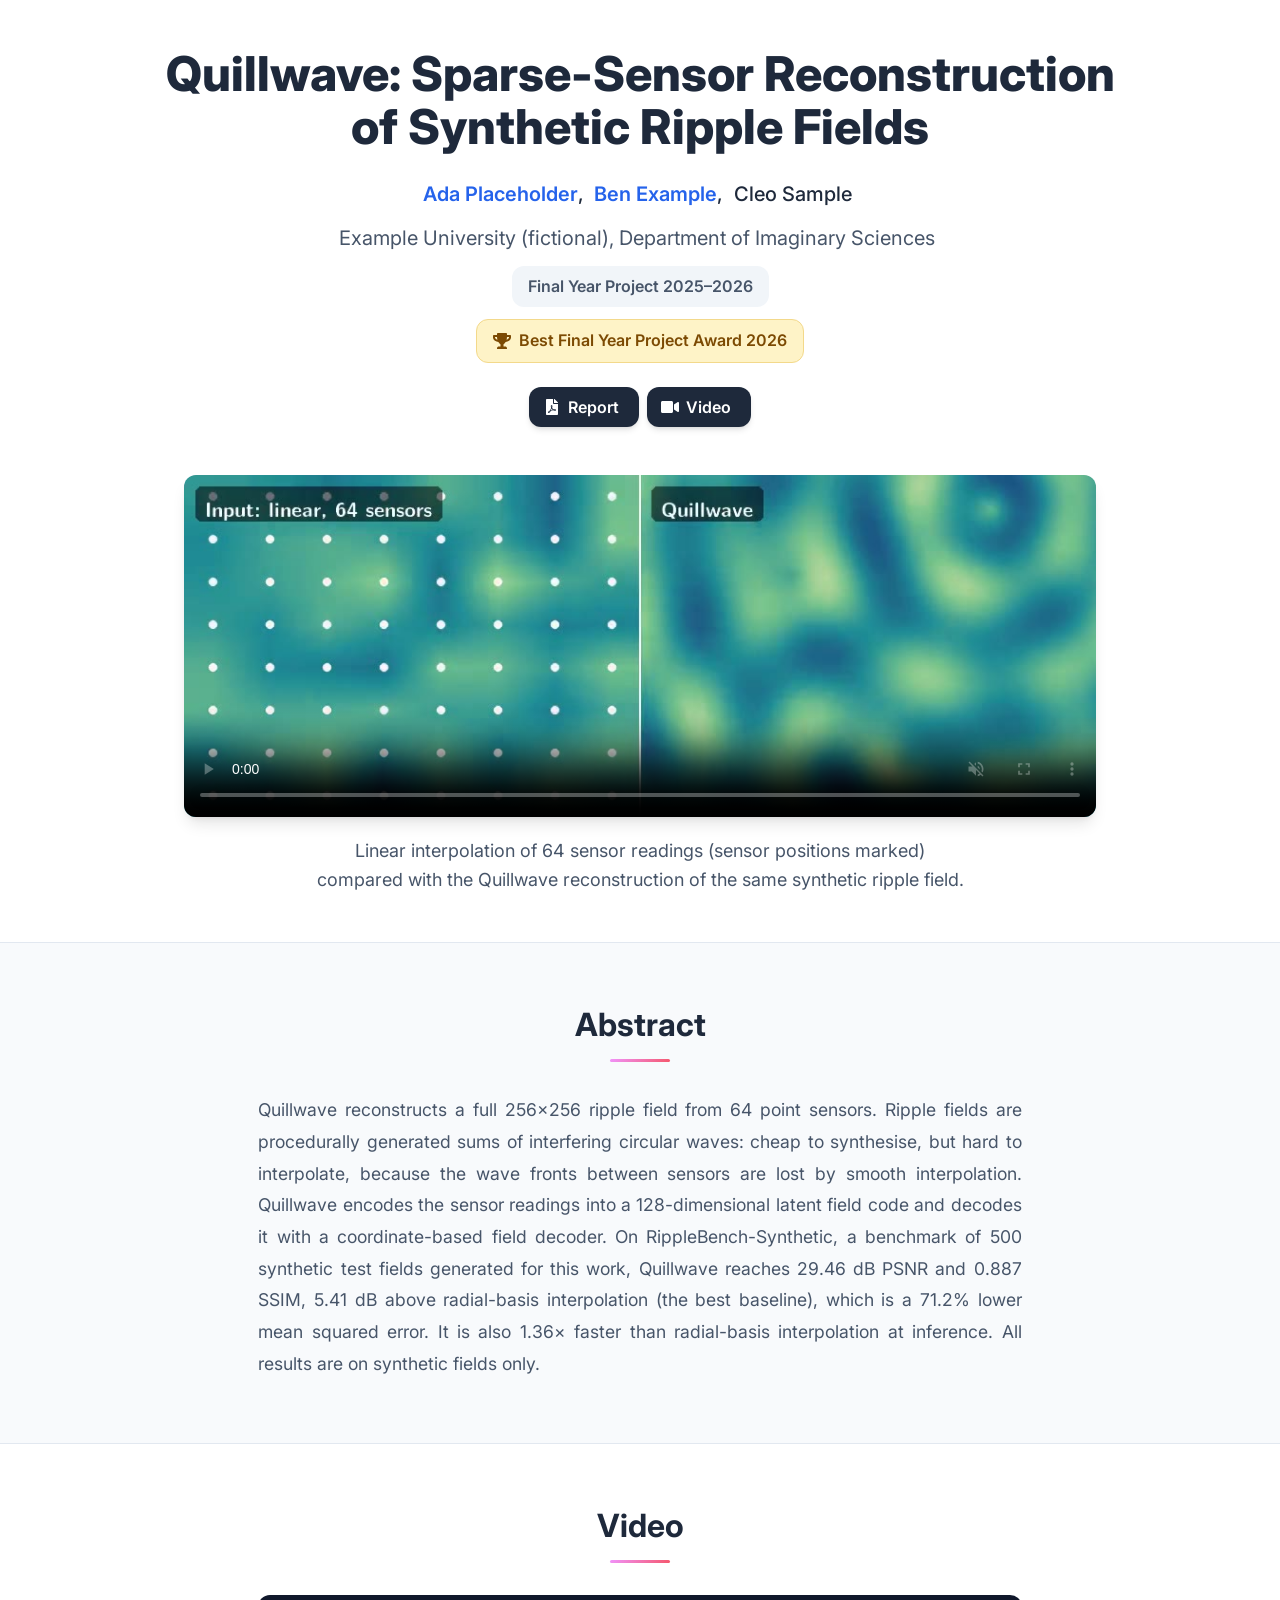
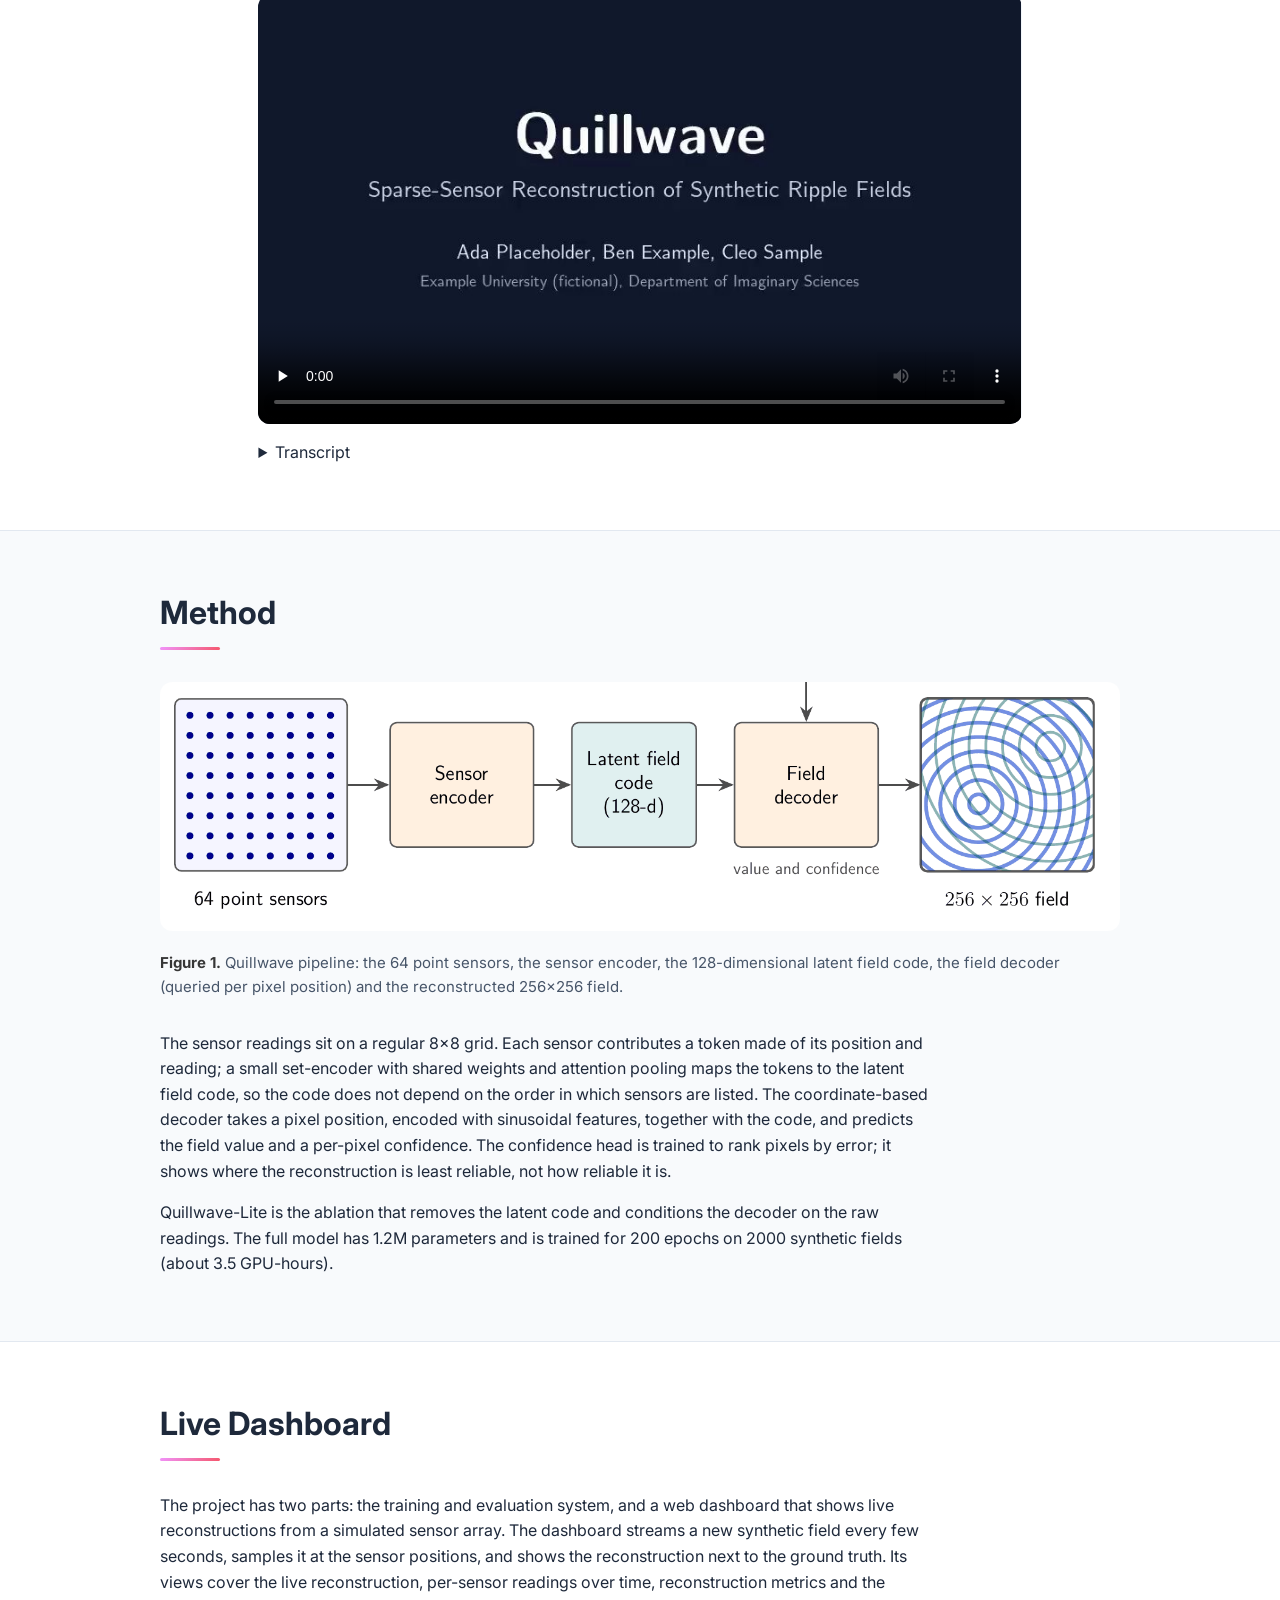
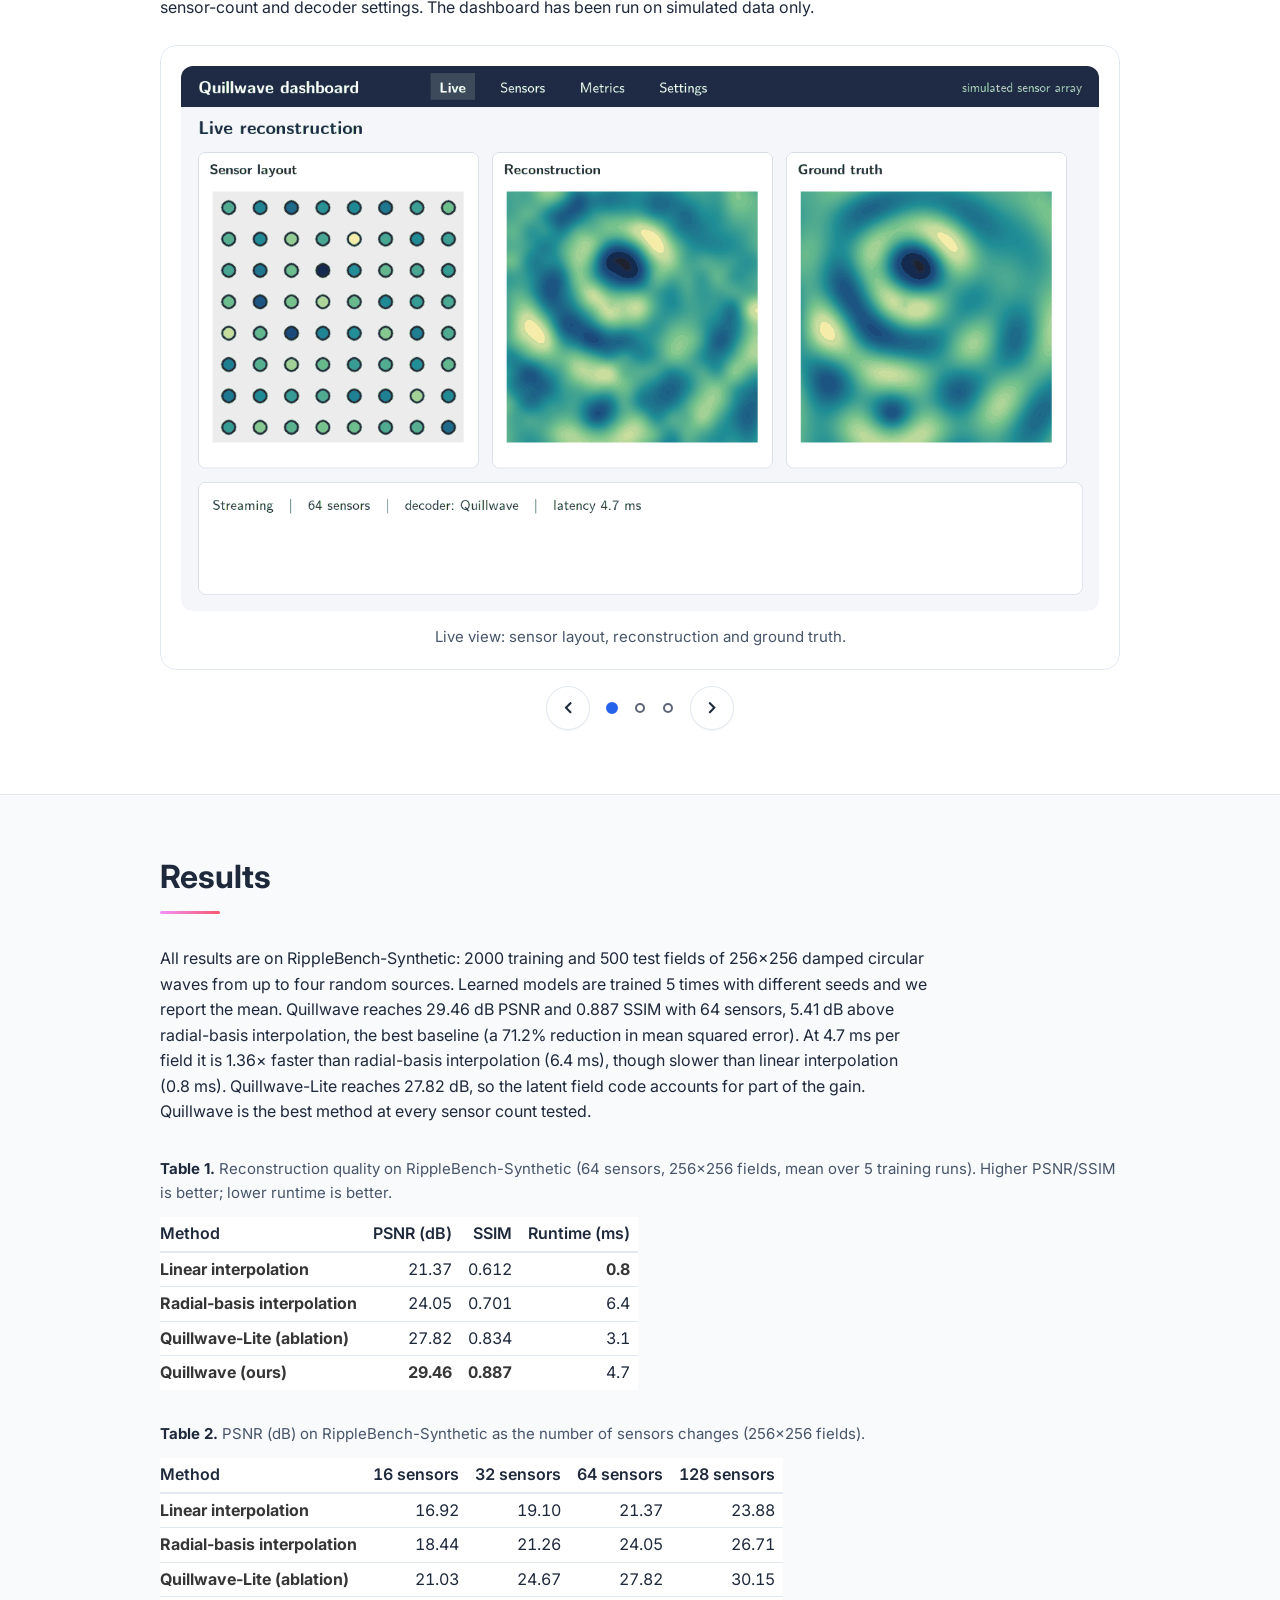
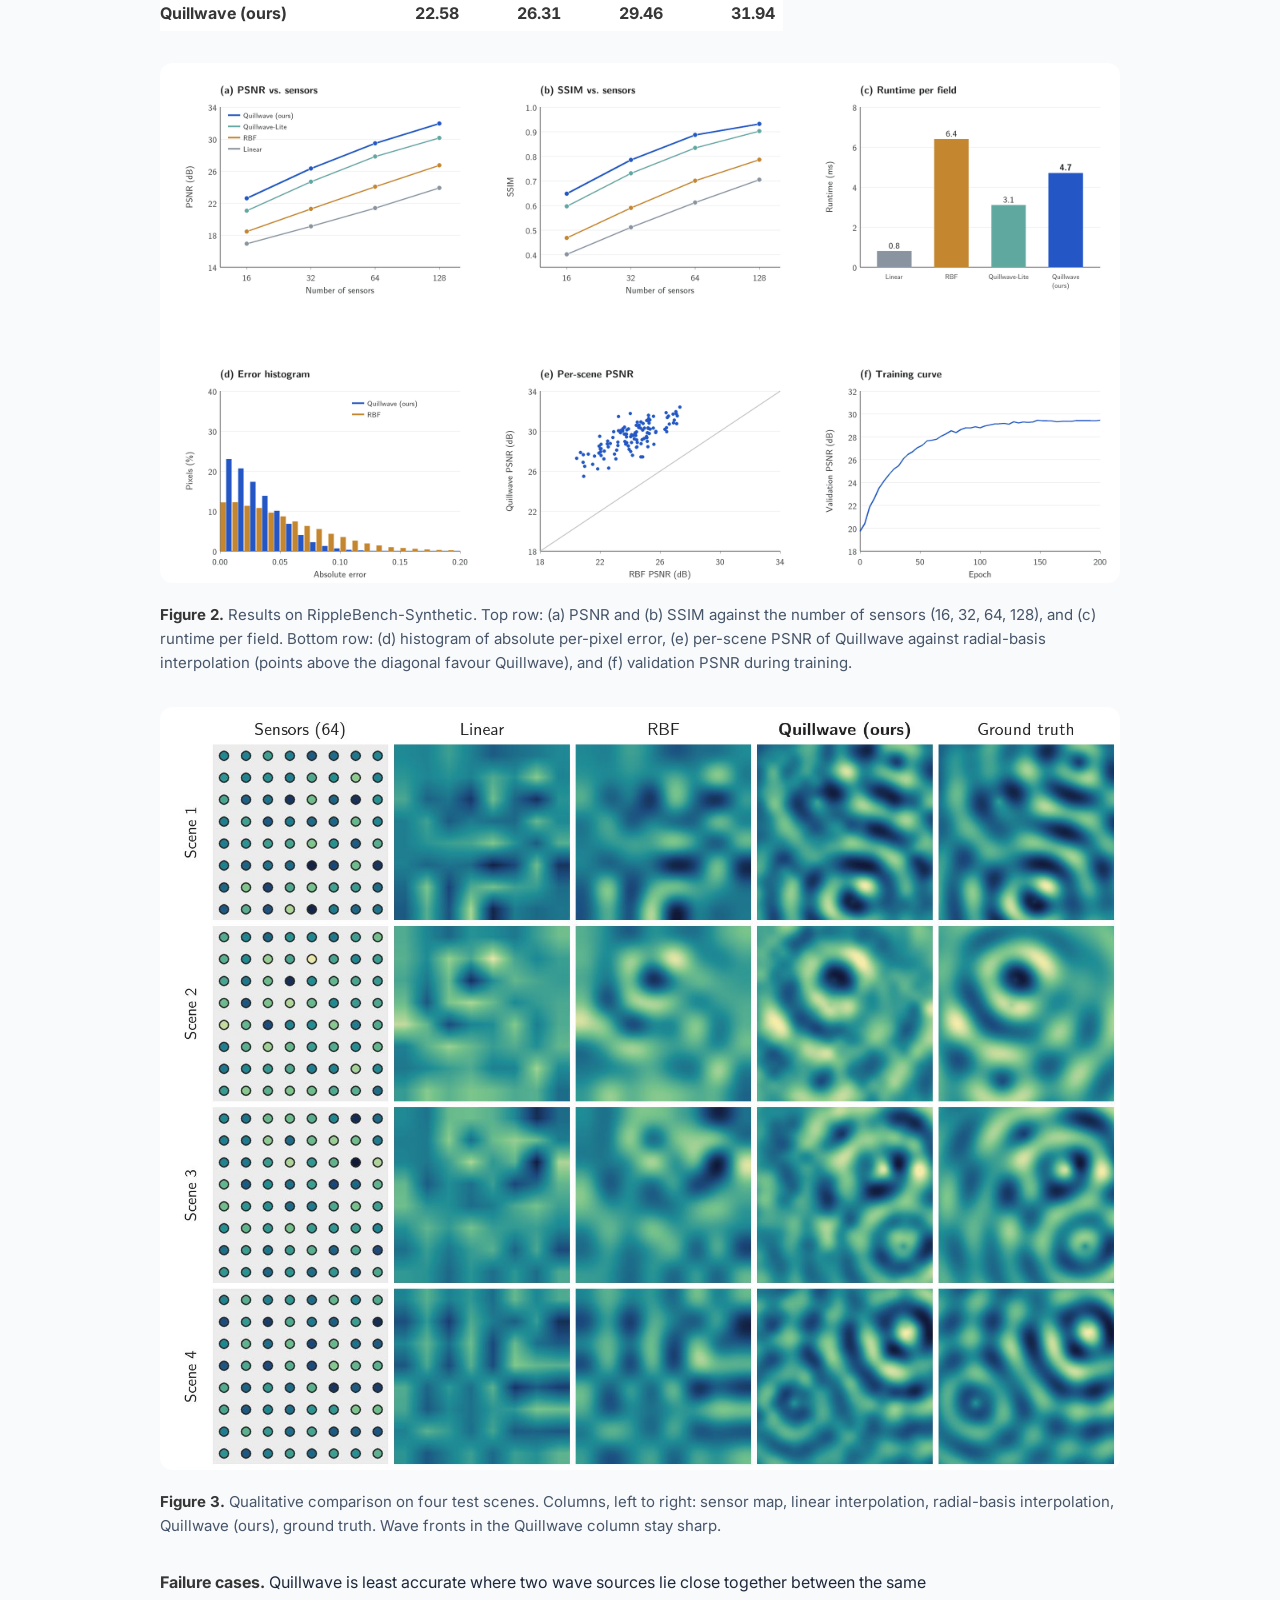
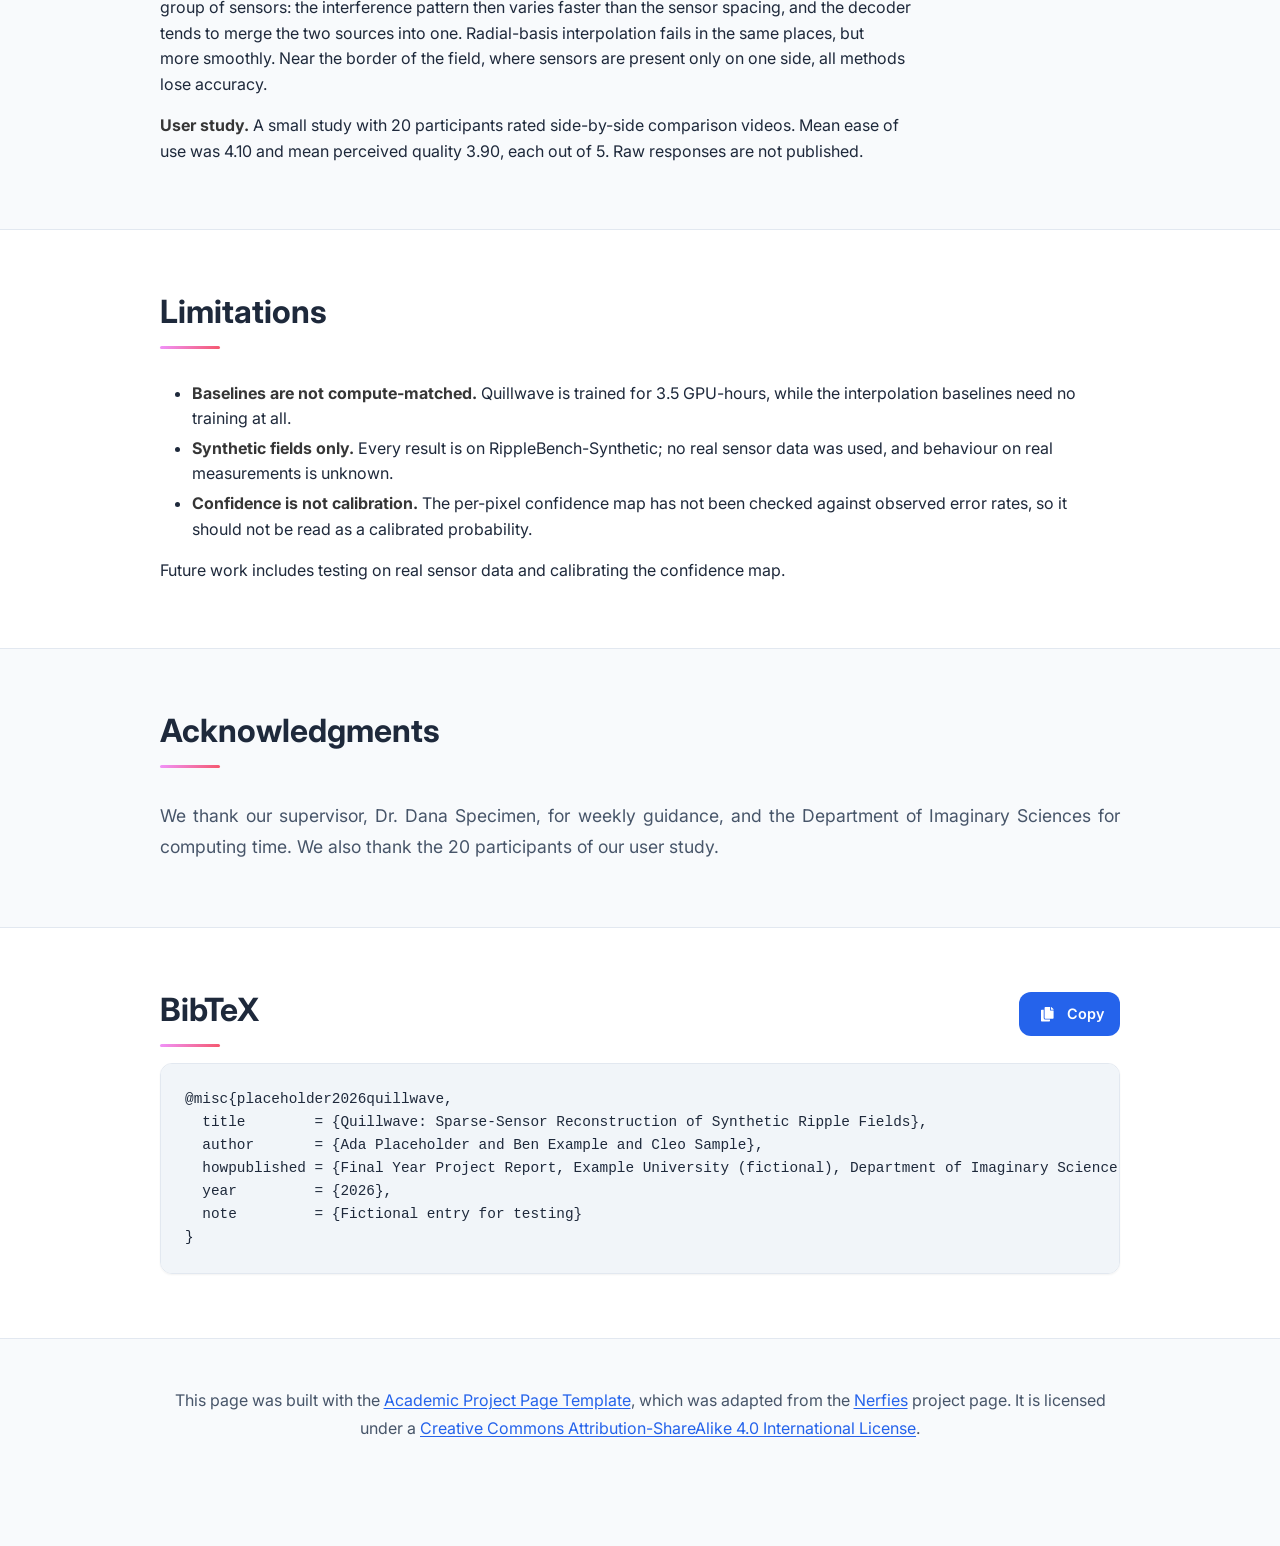
==== final-year-project/index.html @ 8105e8a1 "Live demo site: landing page and three example pages" ====
<!DOCTYPE html>
<html lang="en">
<head>
  <meta charset="utf-8">
  <meta name="viewport" content="width=device-width, initial-scale=1">

  <title>Quillwave: Sparse-Sensor Reconstruction of Synthetic Ripple Fields | Placeholder, Example and Sample</title>
  <meta name="description" content="Quillwave reconstructs a 256x256 ripple field from 64 point sensors, reaching 29.46 dB PSNR on synthetic fields, 5.41 dB above radial-basis interpolation.">
  <meta name="keywords" content="sparse sensing, field reconstruction, latent field code, coordinate-based decoder, ripple fields, synthetic benchmark, final year project">
  <meta name="author" content="Ada Placeholder, Ben Example, Cleo Sample">
  <meta name="robots" content="index, follow">
  <meta name="theme-color" content="#2563eb">

  <meta property="og:type" content="article">
  <meta property="og:site_name" content="Example University (fictional), Department of Imaginary Sciences">
  <meta property="og:title" content="Quillwave: Sparse-Sensor Reconstruction of Synthetic Ripple Fields">
  <meta property="og:description" content="Quillwave reconstructs a 256x256 ripple field from 64 point sensors, reaching 29.46 dB PSNR on synthetic fields, 5.41 dB above radial-basis interpolation.">
  <meta name="twitter:card" content="summary">
  <meta name="twitter:title" content="Quillwave: Sparse-Sensor Reconstruction of Synthetic Ripple Fields">
  <meta name="twitter:description" content="Quillwave reconstructs a 256x256 ripple field from 64 point sensors, reaching 29.46 dB PSNR on synthetic fields, 5.41 dB above radial-basis interpolation.">

  <meta name="citation_title" content="Quillwave: Sparse-Sensor Reconstruction of Synthetic Ripple Fields">
  <meta name="citation_author" content="Placeholder, Ada">
  <meta name="citation_author" content="Example, Ben">
  <meta name="citation_author" content="Sample, Cleo">
  <meta name="citation_publication_date" content="2026">

  <script type="application/ld+json">
  {
    "@context": "https://schema.org",
    "@type": "ScholarlyArticle",
    "headline": "Quillwave: Sparse-Sensor Reconstruction of Synthetic Ripple Fields",
    "description": "Quillwave reconstructs a 256x256 ripple field from 64 point sensors, reaching 29.46 dB PSNR on synthetic fields, 5.41 dB above radial-basis interpolation.",
    "author": [
      { "@type": "Person", "name": "Ada Placeholder", "url": "https://ada.example.org/", "affiliation": { "@type": "Organization", "name": "Example University (fictional), Department of Imaginary Sciences" } },
      { "@type": "Person", "name": "Ben Example", "url": "https://ben.example.org/", "affiliation": { "@type": "Organization", "name": "Example University (fictional), Department of Imaginary Sciences" } },
      { "@type": "Person", "name": "Cleo Sample", "affiliation": { "@type": "Organization", "name": "Example University (fictional), Department of Imaginary Sciences" } }
    ],
    "datePublished": "2026",
    "keywords": ["sparse sensing", "field reconstruction", "latent field code", "synthetic benchmark"],
    "abstract": "Quillwave reconstructs a full 256x256 ripple field from 64 point sensors. Ripple fields are procedurally generated sums of interfering circular waves: cheap to synthesise, but hard to interpolate, because the wave fronts between sensors are lost by smooth interpolation. Quillwave encodes the sensor readings into a 128-dimensional latent field code and decodes it with a coordinate-based field decoder. On RippleBench-Synthetic, a benchmark of 500 synthetic test fields generated for this work, Quillwave reaches 29.46 dB PSNR and 0.887 SSIM, 5.41 dB above radial-basis interpolation (the best baseline), which is a 71.2% lower mean squared error. It is also 1.36x faster than radial-basis interpolation at inference. All results are on synthetic fields only.",
    "isAccessibleForFree": true
  }
  </script>

  <link rel="preconnect" href="https://fonts.googleapis.com">
  <link rel="preconnect" href="https://fonts.gstatic.com" crossorigin>
  <link rel="stylesheet" href="https://fonts.googleapis.com/css2?family=Inter:wght@400;500;600;700;800&amp;display=swap">

  <link rel="stylesheet" href="./static/css/bulma.min.css">
  <link rel="stylesheet" href="./static/css/index.css">
  <link rel="stylesheet" href="./static/css/figure-viewer.css">
  <link rel="icon" href="./static/images/favicon.svg" type="image/svg+xml">

  <script defer src="./static/js/fontawesome.all.min.js"></script>
  <script defer src="./static/js/index.js"></script>
  <script defer src="./static/js/figure-viewer.js"></script>
  <script defer src="./static/js/reduced-motion.js"></script>
</head>
<body>

<a class="skip-link" href="#main-content">Skip to main content</a>

<main id="main-content" tabindex="-1">

<section class="hero publication-header">
  <div class="hero-body">
    <div class="container is-max-desktop">
      <div class="has-text-centered">
        <h1 class="title is-1 publication-title">Quillwave: <span class="nowrap">Sparse-Sensor</span> Reconstruction of Synthetic Ripple Fields</h1>

        <p class="is-size-5 publication-authors">
          <span class="author-block"><a href="https://ada.example.org/">Ada Placeholder</a>,</span>
          <span class="author-block"><a href="https://ben.example.org/">Ben Example</a>,</span>
          <span class="author-block">Cleo Sample</span>
        </p>

        <p class="is-size-5 publication-affiliations">
          <span class="author-block">Example University (fictional), Department of Imaginary Sciences</span>
        </p>

        <p class="publication-venue">Final Year Project <span class="nowrap">2025&ndash;2026</span></p>

        <p class="publication-awards"><i class="fas fa-trophy" aria-hidden="true"></i><span>Best Final Year Project Award 2026</span></p>

        <div class="publication-links">
          <a href="./static/pdfs/FYP_Final_Report.pdf" class="external-link button is-normal is-rounded is-dark">
            <span class="icon" aria-hidden="true"><i class="fas fa-file-pdf"></i></span>
            <span>Report</span>
          </a>
          <a href="#video" class="button is-normal is-rounded is-dark">
            <span class="icon" aria-hidden="true"><i class="fas fa-video"></i></span>
            <span>Video</span>
          </a>
        </div>
      </div>
    </div>
  </div>
</section>

<section class="hero teaser">
  <div class="container is-max-desktop">
    <div class="hero-body">
      <figure>
        <video autoplay muted loop playsinline controls preload="metadata"
               width="960" height="360"
               poster="./static/images/teaser-poster.jpg"
               aria-label="Linear interpolation of 64 sensors beside the Quillwave reconstruction of the same ripple field">
          <source src="./static/videos/teaser.mp4" type="video/mp4">
          <a href="./static/videos/teaser.mp4">Download the teaser video (MP4)</a>
        </video>
        <figcaption class="teaser-caption">Linear interpolation of 64 sensor readings (sensor positions marked) compared with the Quillwave reconstruction of the same synthetic ripple field.</figcaption>
      </figure>
    </div>
  </div>
</section>

<section class="section is-light">
  <div class="container is-max-desktop">
    <div class="columns is-centered has-text-centered">
      <div class="column is-four-fifths">
        <h2 class="title is-3">Abstract</h2>
        <div class="content has-text-justified">
          <p>Quillwave reconstructs a full 256&times;256 ripple field from 64 point sensors. Ripple fields are procedurally generated sums of interfering circular waves: cheap to synthesise, but hard to interpolate, because the wave fronts between sensors are lost by smooth interpolation. Quillwave encodes the sensor readings into a 128-dimensional latent field code and decodes it with a coordinate-based field decoder. On RippleBench-Synthetic, a benchmark of 500 synthetic test fields generated for this work, Quillwave reaches 29.46 dB PSNR and 0.887 SSIM, 5.41 dB above radial-basis interpolation (the best baseline), which is a 71.2% lower mean squared error. It is also 1.36&times; faster than radial-basis interpolation at inference. All results are on synthetic fields only.</p>
        </div>
      </div>
    </div>
  </div>
</section>

<section class="section" id="video">
  <div class="container is-max-desktop">
    <div class="columns is-centered has-text-centered">
      <div class="column is-four-fifths">
        <h2 class="title is-3">Video</h2>
        <figure>
          <video controls playsinline preload="none" width="854" height="480"
                 poster="./static/images/overview_poster.jpg"
                 aria-label="Quillwave overview video with on-screen captions">
            <source src="./static/videos/overview_explainer.mp4" type="video/mp4">
            <track kind="captions" src="./static/captions/overview_explainer.en.vtt" srclang="en" label="English" default>
            <a href="./static/videos/overview_explainer.mp4">Download the overview video (MP4)</a>
          </video>
        </figure>
        <details class="has-text-left" style="margin-top: 1rem;">
          <summary>Transcript</summary>
          <div class="content">
            <p>The video has no speech; these are its on-screen captions.</p>
            <ul>
              <li>[00:06] The task: recover a full 256&times;256 ripple field from only 64 point sensors.</li>
              <li>[00:10] Simple interpolation blurs the wave fronts between the sensors.</li>
              <li>[00:14] Quillwave encodes the sensor readings into a compact latent field code.</li>
              <li>[00:19] A field decoder then predicts a value and a confidence at every pixel.</li>
              <li>[00:24] Linear interpolation of the sensors, compared with Quillwave.</li>
              <li>[00:28] The wave fronts stay sharp as the sources move.</li>
              <li>[00:32] On RippleBench-Synthetic, Quillwave reaches 29.46 dB PSNR.</li>
              <li>[00:35] That is 5.41 dB above radial-basis interpolation.</li>
              <li>[00:39] Limitations: all results are on synthetic fields only.</li>
              <li>[00:42] The baselines are not compute-matched, and the confidence map is not calibrated.</li>
            </ul>
          </div>
        </details>
      </div>
    </div>
  </div>
</section>

<section class="section is-light">
  <div class="container is-max-desktop">
    <h2 class="title is-3">Method</h2>
    <div class="content" data-zoom-context>
      <figure class="figure-block">
        <img src="./static/images/overview.png" alt="Pipeline diagram: 64 point sensors feed a sensor encoder, which produces a 128-dimensional latent field code; a field decoder, queried with a pixel position, outputs a value and confidence for the 256 by 256 field."
             width="1580" height="410" data-zoom data-zoom-title="Quillwave pipeline">
        <figcaption><strong>Figure 1.</strong> Quillwave pipeline: the 64 point sensors, the sensor encoder, the 128-dimensional latent field code, the field decoder (queried per pixel position) and the reconstructed 256&times;256 field.</figcaption>
      </figure>
      <p class="measure">The sensor readings sit on a regular 8&times;8 grid. Each sensor contributes a token made of its position and reading; a small set-encoder with shared weights and attention pooling maps the tokens to the latent field code, so the code does not depend on the order in which sensors are listed. The coordinate-based decoder takes a pixel position, encoded with sinusoidal features, together with the code, and predicts the field value and a per-pixel confidence. The confidence head is trained to rank pixels by error; it shows where the reconstruction is least reliable, not how reliable it is.</p>
      <p class="measure">Quillwave-Lite is the ablation that removes the latent code and conditions the decoder on the raw readings. The full model has 1.2M parameters and is trained for 200 epochs on 2000 synthetic fields (about 3.5 GPU-hours).</p>
    </div>
  </div>
</section>

<section class="section">
  <div class="container is-max-desktop">
    <h2 class="title is-3">Live Dashboard</h2>
    <div class="content">
      <p class="measure">The project has two parts: the training and evaluation system, and a web dashboard that shows live reconstructions from a simulated sensor array. The dashboard streams a new synthetic field every few seconds, samples it at the sensor positions, and shows the reconstruction next to the ground truth. Its views cover the live reconstruction, per-sensor readings over time, reconstruction metrics and the sensor-count and decoder settings. The dashboard has been run on simulated data only.</p>
    </div>
    <div class="carousel" data-carousel role="region" aria-roledescription="carousel" aria-label="Dashboard views">
      <div class="carousel-viewport">
        <div class="carousel-track">
          <div class="carousel-slide">
            <figure class="carousel-card">
              <img src="./static/images/dashboard_01.png" alt="Dashboard live view: sensor layout, reconstruction and ground truth side by side, with a status line showing 64 sensors and 4.7 ms latency." width="1280" height="760" loading="lazy" data-zoom>
              <figcaption>Live view: sensor layout, reconstruction and ground truth.</figcaption>
            </figure>
          </div>
          <div class="carousel-slide">
            <figure class="carousel-card">
              <img src="./static/images/dashboard_02.png" alt="Dashboard sensor view: sixteen small plots of per-sensor readings over time." width="1280" height="760" loading="lazy" data-zoom>
              <figcaption>Sensor view: per-sensor readings over time.</figcaption>
            </figure>
          </div>
          <div class="carousel-slide">
            <figure class="carousel-card">
              <img src="./static/images/dashboard_04.png" alt="Dashboard settings view: sensor count, field size, decoder, confidence map and refresh options, with a preview of the field." width="1280" height="760" loading="lazy" data-zoom>
              <figcaption>Settings view: sensor count and decoder options.</figcaption>
            </figure>
          </div>
        </div>
      </div>
    </div>
  </div>
</section>

<section class="section is-light">
  <div class="container is-max-desktop">
    <h2 class="title is-3">Results</h2>
    <div class="content">
      <p class="measure">All results are on RippleBench-Synthetic: 2000 training and 500 test fields of 256&times;256 damped circular waves from up to four random sources. Learned models are trained 5 times with different seeds and we report the mean. Quillwave reaches 29.46 dB PSNR and 0.887 SSIM with 64 sensors, 5.41 dB above radial-basis interpolation, the best baseline (a 71.2% reduction in mean squared error). At 4.7 ms per field it is 1.36&times; faster than radial-basis interpolation (6.4 ms), though slower than linear interpolation (0.8 ms). Quillwave-Lite reaches 27.82 dB, so the latent field code accounts for part of the gain. Quillwave is the best method at every sensor count tested.</p>
    </div>
    <div class="table-figure">
      <p class="table-caption" id="table-1-caption"><strong>Table 1.</strong> Reconstruction quality on RippleBench-Synthetic (64 sensors, 256&times;256 fields, mean over 5 training runs). Higher PSNR/SSIM is better; lower runtime is better.</p>
      <div class="table-container" role="region" aria-labelledby="table-1-caption" tabindex="0">
        <table class="table is-narrow is-numeric">
          <thead>
            <tr><th scope="col">Method</th><th scope="col">PSNR (dB)</th><th scope="col">SSIM</th><th scope="col">Runtime (ms)</th></tr>
          </thead>
          <tbody>
            <tr><th scope="row">Linear interpolation</th><td>21.37</td><td>0.612</td><td><strong>0.8</strong></td></tr>
            <tr><th scope="row">Radial-basis interpolation</th><td>24.05</td><td>0.701</td><td>6.4</td></tr>
            <tr><th scope="row">Quillwave-Lite (ablation)</th><td>27.82</td><td>0.834</td><td>3.1</td></tr>
            <tr><th scope="row">Quillwave (ours)</th><td><strong>29.46</strong></td><td><strong>0.887</strong></td><td>4.7</td></tr>
          </tbody>
        </table>
      </div>
    </div>
    <div class="table-figure">
      <p class="table-caption" id="table-2-caption"><strong>Table 2.</strong> PSNR (dB) on RippleBench-Synthetic as the number of sensors changes (256&times;256 fields).</p>
      <div class="table-container" role="region" aria-labelledby="table-2-caption" tabindex="0">
        <table class="table is-narrow is-numeric">
          <thead>
            <tr><th scope="col">Method</th><th scope="col">16 sensors</th><th scope="col">32 sensors</th><th scope="col">64 sensors</th><th scope="col">128 sensors</th></tr>
          </thead>
          <tbody>
            <tr><th scope="row">Linear interpolation</th><td>16.92</td><td>19.10</td><td>21.37</td><td>23.88</td></tr>
            <tr><th scope="row">Radial-basis interpolation</th><td>18.44</td><td>21.26</td><td>24.05</td><td>26.71</td></tr>
            <tr><th scope="row">Quillwave-Lite (ablation)</th><td>21.03</td><td>24.67</td><td>27.82</td><td>30.15</td></tr>
            <tr><th scope="row">Quillwave (ours)</th><td><strong>22.58</strong></td><td><strong>26.31</strong></td><td><strong>29.46</strong></td><td><strong>31.94</strong></td></tr>
          </tbody>
        </table>
      </div>
    </div>
    <div class="content" data-zoom-context>
      <figure class="figure-block">
        <img src="./static/images/results_panels.png" alt="Six result panels: PSNR and SSIM against number of sensors, runtime per method, error histogram, per-scene PSNR scatter and validation PSNR during training."
             width="2400" height="1300" data-zoom data-zoom-title="Results on RippleBench-Synthetic">
        <figcaption><strong>Figure 2.</strong> Results on RippleBench-Synthetic. Top row: (a) PSNR and (b) SSIM against the number of sensors (16, 32, 64, 128), and (c) runtime per field. Bottom row: (d) histogram of absolute per-pixel error, (e) per-scene PSNR of Quillwave against radial-basis interpolation (points above the diagonal favour Quillwave), and (f) validation PSNR during training.</figcaption>
      </figure>
      <figure class="figure-block">
        <img src="./static/images/qualitative_grid.jpg" alt="Grid of four test scenes, one per row. Columns: sensor map, linear interpolation, radial-basis interpolation, Quillwave and ground truth. The Quillwave column closely resembles the ground truth."
             width="1640" height="1304" data-zoom data-zoom-title="Qualitative comparison">
        <figcaption><strong>Figure 3.</strong> Qualitative comparison on four test scenes. Columns, left to right: sensor map, linear interpolation, radial-basis interpolation, Quillwave (ours), ground truth. Wave fronts in the Quillwave column stay sharp.</figcaption>
      </figure>
      <p class="measure"><strong>Failure cases.</strong> Quillwave is least accurate where two wave sources lie close together between the same group of sensors: the interference pattern then varies faster than the sensor spacing, and the decoder tends to merge the two sources into one. Radial-basis interpolation fails in the same places, but more smoothly. Near the border of the field, where sensors are present only on one side, all methods lose accuracy.</p>
      <p class="measure"><strong>User study.</strong> A small study with 20 participants rated side-by-side comparison videos. Mean ease of use was 4.10 and mean perceived quality 3.90, each out of 5. Raw responses are not published.</p>
    </div>
  </div>
</section>

<section class="section">
  <div class="container is-max-desktop">
    <h2 class="title is-3">Limitations</h2>
    <div class="content">
      <ul>
        <li><strong>Baselines are not compute-matched.</strong> Quillwave is trained for 3.5 GPU-hours, while the interpolation baselines need no training at all.</li>
        <li><strong>Synthetic fields only.</strong> Every result is on RippleBench-Synthetic; no real sensor data was used, and behaviour on real measurements is unknown.</li>
        <li><strong>Confidence is not calibration.</strong> The per-pixel confidence map has not been checked against observed error rates, so it should not be read as a calibrated probability.</li>
      </ul>
      <p class="measure">Future work includes testing on real sensor data and calibrating the confidence map.</p>
    </div>
  </div>
</section>

<section class="section is-light">
  <div class="container is-max-desktop">
    <h2 class="title is-3">Acknowledgments</h2>
    <div class="content has-text-justified">
      <p>We thank our supervisor, Dr. Dana Specimen, for weekly guidance, and the Department of Imaginary Sciences for computing time. We also thank the 20 participants of our user study.</p>
    </div>
  </div>
</section>

<section class="section" id="BibTeX">
  <div class="container is-max-desktop">
    <div class="bibtex-header">
      <h2 class="title is-3" id="bibtex-heading">BibTeX</h2>
      <button type="button" class="copy-bibtex-btn" data-copy-target="bibtex-code" data-copy-status="bibtex-copy-status">
        <span class="icon" aria-hidden="true"><i class="fas fa-copy"></i></span>
        <span class="copy-text">Copy</span>
      </button>
    </div>
    <div class="sr-only" id="bibtex-copy-status" role="status" aria-live="polite"></div>
    <pre tabindex="0" role="region" aria-labelledby="bibtex-heading"><code id="bibtex-code">@misc{placeholder2026quillwave,
  title        = {Quillwave: Sparse-Sensor Reconstruction of Synthetic Ripple Fields},
  author       = {Ada Placeholder and Ben Example and Cleo Sample},
  howpublished = {Final Year Project Report, Example University (fictional), Department of Imaginary Sciences},
  year         = {2026},
  note         = {Fictional entry for testing}
}</code></pre>
  </div>
</section>

</main>

<div class="page-nav">
  <div class="page-nav-buttons">
    <button type="button" class="page-nav-btn page-nav-toggle" aria-expanded="false" aria-controls="page-nav-menu">
      <i class="fas fa-list-ul" aria-hidden="true"></i><span class="page-nav-label">Contents</span>
    </button>
    <button type="button" class="page-nav-btn page-nav-top" aria-label="Back to top">
      <i class="fas fa-chevron-up" aria-hidden="true"></i>
    </button>
  </div>
  <nav class="page-nav-menu" id="page-nav-menu" aria-label="Contents" hidden>
    <div class="page-nav-header">
      <span class="page-nav-title">Contents</span>
      <button type="button" class="page-nav-close" aria-label="Close contents"><span aria-hidden="true">&times;</span></button>
    </div>
    <ol class="page-nav-list"></ol>
  </nav>
</div>

<footer class="footer">
  <div class="container is-max-desktop">
    <div class="content has-text-centered">
      <p>
        This page was built with the <a href="https://github.com/eliahuhorwitz/Academic-project-page-template">Academic Project Page Template</a>,
        which was adapted from the <a href="https://nerfies.github.io">Nerfies</a> project page.
        It is licensed under a <a rel="license" href="https://creativecommons.org/licenses/by-sa/4.0/">Creative Commons Attribution-ShareAlike 4.0 International License</a>.
      </p>
    </div>
  </div>
</footer>

</body>
</html>
---- final-year-project/static/css/index.css ----
/* Academic project page theme.
   Look adapted from the Academic Project Page Template (github.com/eliahuhorwitz/Academic-project-page-template),
   itself adapted from Nerfies (github.com/nerfies/nerfies.github.io); both CC BY-SA 4.0.
   Changes from APT: AA contrast for every text colour, motion behind prefers-reduced-motion,
   heading accent bar follows the heading's alignment, no floating control over the text being read on phones,
   an accessible carousel without jQuery or bulma-carousel. See references/style-fidelity.md. */

:root {
  /* The palette. A re-theme is an override block of these tokens and nothing else (references/style-fidelity.md).
     Every colour below is used by name; no component rule carries a literal colour. */
  --primary-color: #2563eb;        /* 5.2:1 on white; the accent: author and footer links, focus rings, hover fills, copy button */
  --primary-hover: #1d4ed8;
  --on-primary: #ffffff;           /* text on a --primary-color or --primary-hover fill; 5.2:1 here, pick dark text for a light accent */
  --accent-color: #0ea5e9;         /* decorative only, never text */
  --text-primary: #1e293b;
  --text-secondary: #475569;       /* APT #64748b is 4.3:1 on #f1f5f9; this is 6.9:1 */
  --text-strong: #363636;          /* Bulma's grey for bold text, row headers and viewer controls; keep it equal to --text-primary in a re-theme */
  --text-light: #5b6576;           /* APT #94a3b8 is 2.6:1 on white; this is 5.4:1 on #f1f5f9 */
  --link-color: #3273dc;           /* links in running text (transcript, poster); Bulma's blue, 4.7:1 on white */
  --link-hover: var(--text-strong);
  --button-background: var(--text-primary);   /* resource buttons and the skip link; the label colour is derived: */
  --on-button: var(--background-primary);
  --success-color: #047857;        /* "Copied" state; APT #10b981 is 2.5:1 with white text */
  --on-success: #ffffff;           /* text on the --success-color fill */
  --award-color: #7c4a03;          /* warm amber text; 6.6:1 on its fill (APT's red #ef4444 was 3.4:1) */
  --award-background: #fef3c7;
  --award-border: #f3d98b;         /* hairline around the award pill; decorative */
  --background-primary: #ffffff;
  --background-secondary: #f8fafc;
  --background-accent: #f1f5f9;
  --border-color: #e2e8f0;
  --shadow-sm: 0 1px 2px 0 rgb(0 0 0 / 0.05);
  --shadow-md: 0 4px 6px -1px rgb(0 0 0 / 0.1), 0 2px 4px -2px rgb(0 0 0 / 0.1);
  --shadow-lg: 0 10px 15px -3px rgb(0 0 0 / 0.1), 0 4px 6px -4px rgb(0 0 0 / 0.1);
  --shadow-xl: 0 20px 25px -5px rgb(0 0 0 / 0.1), 0 8px 10px -6px rgb(0 0 0 / 0.1);
  --gradient-accent: linear-gradient(135deg, #f093fb 0%, #f5576c 100%);
  --border-radius: 12px;
  --border-radius-lg: 16px;
  --transition: all 0.3s cubic-bezier(0.4, 0, 0.2, 1);
  --focus-ring: 3px solid var(--primary-color);
  --font-sans: 'Inter', 'Segoe UI', -apple-system, BlinkMacSystemFont, sans-serif;
  --font-mono: 'SF Mono', Monaco, 'Cascadia Code', Consolas, 'Roboto Mono', monospace;
}

body {
  font-family: var(--font-sans);
  color: var(--text-primary);
  line-height: 1.6;
  font-size: 16px;
  background-color: var(--background-primary);
  -webkit-font-smoothing: antialiased;
  -moz-osx-font-smoothing: grayscale;
}

/* Bulma colours links, bold text and table cells itself; route those through the tokens too. */
a {
  color: var(--link-color);
}

a:hover {
  color: var(--link-hover);
}

strong,
.content h1, .content h2, .content h3, .content h4, .content h5, .content h6,
.table th {
  color: var(--text-strong);
}

/* Bulma sets its own families on these; keep one family throughout. */
.button, .input, .select select, .textarea, .title, .subtitle {
  font-family: var(--font-sans);
}

.sr-only {
  position: absolute !important;
  width: 1px;
  height: 1px;
  padding: 0;
  margin: -1px;
  overflow: hidden;
  clip: rect(0, 0, 0, 0);
  white-space: nowrap;
  border: 0;
}

.skip-link {
  position: absolute;
  z-index: 1001;
  top: .5rem;
  left: .5rem;
  padding: .5rem 1rem;
  border-radius: var(--border-radius);
  color: var(--on-button);
  background: var(--button-background);
  transform: translateY(-200%);
}

.skip-link:focus {
  transform: none;
}

.skip-link:hover,
.skip-link:focus {
  color: var(--on-button);
}

/* Focus: visible ring for keyboard users only. */
a:focus-visible,
button:focus-visible,
.button:focus-visible,
[tabindex]:focus-visible,
summary:focus-visible {
  outline: var(--focus-ring);
  outline-offset: 2px;
}

.button:focus:not(:focus-visible) {
  box-shadow: var(--shadow-md);
}

.nowrap {
  white-space: nowrap;
}

/* Long paragraphs in full-width sections: capped, not centered. */
.measure {
  max-width: 768px;
}

/* ---------- Site header and More Works ---------- */
.site-header {
  position: relative;
  z-index: 20;
  padding: 1rem 1.5rem 0;
}

.site-header .container {
  display: flex;
  justify-content: flex-end;
}

.more-works {
  position: relative;
}

.more-works-btn {
  display: inline-flex;
  align-items: center;
  gap: .5rem;
  min-height: 44px;
  padding: .6rem 1.1rem;
  border: 2px solid var(--border-color);
  border-radius: var(--border-radius-lg);
  color: var(--text-primary);
  background: var(--background-primary);
  box-shadow: var(--shadow-sm);
  font: 600 .9rem/1.2 var(--font-sans);
  cursor: pointer;
  transition: var(--transition);
}

.more-works-btn:hover {
  border-color: var(--primary-color);
  background: var(--background-secondary);
}

.more-works-btn .dropdown-arrow {
  font-size: .8rem;
  transition: transform .2s ease;
}

.more-works-btn[aria-expanded="true"] .dropdown-arrow {
  transform: rotate(180deg);
}

.more-works-panel {
  position: absolute;
  top: calc(100% + .5rem);
  right: 0;
  width: 400px;
  max-width: calc(100vw - 2rem);
  max-height: 70vh;
  overflow-y: auto;
  border: 1px solid var(--border-color);
  border-radius: var(--border-radius-lg);
  background: var(--background-primary);
  box-shadow: var(--shadow-xl);
}

.more-works-panel[hidden] {
  display: none;
}

.more-works-header {
  display: flex;
  justify-content: space-between;
  align-items: center;
  padding: 1rem 1rem .75rem 1.5rem;
  border-bottom: 1px solid var(--border-color);
}

.more-works-title {
  margin: 0;
  color: var(--text-primary);
  font-size: 1.1rem;
  font-weight: 700;
}

.close-btn {
  display: inline-grid;
  place-items: center;
  width: 44px;
  height: 44px;
  border: 0;
  border-radius: var(--border-radius);
  color: var(--text-secondary);
  background: none;
  cursor: pointer;
}

.close-btn:hover {
  color: var(--text-primary);
  background: var(--background-accent);
}

.works-list {
  margin: 0;
  padding: .75rem;
  list-style: none;
}

.work-item {
  display: flex;
  align-items: flex-start;
  justify-content: space-between;
  gap: 1rem;
  padding: .875rem;
  border-radius: var(--border-radius);
  color: inherit;
  transition: var(--transition);
}

.work-item:hover {
  color: inherit;
  background: var(--background-accent);
}

.work-title {
  display: block;
  margin-bottom: .35rem;
  color: var(--text-primary);
  font-weight: 600;
}

.work-description {
  display: block;
  margin-bottom: .35rem;
  color: var(--text-secondary);
  font-size: .9rem;
  line-height: 1.45;
}

.work-venue {
  color: var(--text-light);
  font-size: .8125rem;
  font-style: italic;
}

.work-item .icon {
  flex: none;
  color: var(--text-light);
  font-size: .9rem;
}

/* ---------- Title block ---------- */
.publication-header .hero-body {
  padding: 3rem 1.5rem 2rem;
}

.publication-title {
  margin-bottom: 1.5rem !important;
  color: var(--text-primary) !important;
  font-weight: 800 !important;
  line-height: 1.1 !important;
}

.publication-authors {
  margin-bottom: .75rem;
  font-weight: 500;
}

.publication-affiliations {
  margin-bottom: .5rem;
  color: var(--text-secondary);
}

.author-block {
  display: inline-block;
  margin-right: .35rem;
}

.publication-authors a {
  position: relative;
  color: var(--primary-color);
  font-weight: 600;
}

.publication-authors a:hover {
  color: var(--primary-hover);
}

.publication-authors a::after {
  content: '';
  position: absolute;
  left: 0;
  bottom: -2px;
  width: 0;
  height: 2px;
  background: var(--gradient-accent);
}

.publication-authors a:hover::after,
.publication-authors a:focus-visible::after {
  width: 100%;
}

.eql-cntrb {
  margin: 0 0 .5rem;
  color: var(--text-light);
  font-size: .875rem;
  font-style: italic;
}

/* Bulma's 75% superscript would be 10.5px here; keep it at 12px or more. */
.eql-cntrb sup {
  font-size: .875em;
}

.publication-venue,
.publication-awards {
  display: block;
  width: fit-content;
  max-width: 100%;
  margin: .75rem auto 0;
  padding: .5rem 1rem;
  border-radius: var(--border-radius);
  font-size: 1rem;
}

.publication-venue {
  color: var(--text-secondary);
  background: var(--background-accent);
  font-weight: 600;
}

/* Same pill shape as the venue line, in a warm tone so it reads as recognition, not an alert.
   An optional <i class="fas fa-trophy"> (or fa-award) before the text takes the text colour. */
.publication-awards {
  display: flex;
  align-items: center;
  justify-content: center;
  gap: .5rem;
  border: 1px solid var(--award-border);
  color: var(--award-color);
  background: var(--award-background);
  font-weight: 600;
}

.publication-awards .fas {
  flex: none;
  font-size: .9em;
}

.publication-links {
  display: flex;
  flex-wrap: wrap;
  justify-content: center;
  gap: .5rem .5rem;
  margin-top: 1.5rem;
}

.publication-links .button {
  margin: 0;
}

/* ---------- Buttons ---------- */
.button {
  border-radius: var(--border-radius) !important;
  font-weight: 600 !important;
  transition: var(--transition);
}

.button.is-dark {
  border: none;
  color: var(--on-button);
  background: var(--button-background);
  box-shadow: var(--shadow-md);
}

.button.is-dark:hover,
.button.is-dark:focus-visible {
  color: var(--on-primary);
  background: var(--primary-color);
  box-shadow: var(--shadow-lg);
}

/* ---------- Sections ---------- */
.section {
  padding: 4rem 1.5rem;
}

/* APT's tinted band, for alternating sections. */
.section.is-light {
  border-top: 1px solid var(--border-color);
  border-bottom: 1px solid var(--border-color);
  background: var(--background-secondary);
}

.section.is-light + .section.is-light {
  border-top: 0;
}

.title.is-3 {
  margin-bottom: 2rem !important;
  color: var(--text-primary);
  font-weight: 700;
}

/* Accent bar under section headings. It follows the heading's own alignment:
   left under left-aligned headings, centered only inside centered columns. */
.title.is-3::after {
  content: '';
  display: block;
  width: 60px;
  height: 3px;
  margin-top: 1rem;
  border-radius: 2px;
  background: var(--gradient-accent);
}

.has-text-centered .title.is-3::after,
.title.is-3.has-text-centered::after {
  margin-left: auto;
  margin-right: auto;
}

.title.is-4 {
  color: var(--text-primary);
  font-weight: 600;
}

.content.has-text-justified,
.lead-text {
  color: var(--text-secondary);
  font-size: 1.1rem;
  line-height: 1.8;
}

.content.has-text-justified p:not(:last-child) {
  margin-bottom: 1.5rem;
}

/* ---------- Media ---------- */
/* One corner treatment for content media. The figure viewer lives outside <main>. */
main img,
main video,
.publication-video,
.poster-embed {
  border-radius: var(--border-radius);
}

main video {
  display: block;
  width: 100%;
  height: auto;
  background: var(--background-accent);
}

.teaser .hero-body {
  padding: 1rem 1.5rem 3rem;
}

.teaser figure {
  margin: 0;
}

.teaser img,
.teaser video {
  display: block;
  width: 100%;
  height: auto;
  box-shadow: var(--shadow-lg);
}

.teaser-caption {
  margin-top: 1.25rem;
  color: var(--text-secondary);
  font-size: 1.125rem;
  line-height: 1.6;
  text-align: center;
}

.publication-video {
  position: relative;
  width: 100%;
  height: 0;
  padding-bottom: 56.25%;
  overflow: hidden;
  /* Dark until the embed loads, so a lazy or blocked iframe never looks like an empty white box. Fixed on purpose: it must be dark in every theme. */
  background: #0f172a;
  box-shadow: var(--shadow-xl);
}

.publication-video iframe {
  position: absolute;
  top: 0;
  left: 0;
  width: 100%;
  height: 100%;
  border: 0;
}

/* Bulma indents figures inside .content by 2em; figures share the text's left edge. */
.content figure {
  margin-left: 0;
  margin-right: 0;
}

figure img {
  display: block;
  max-width: 100%;
  height: auto;
}

.figure-block {
  margin: 0 0 1.5rem;
}

/* Bulma italicizes and centers figure captions inside .content; captions here are upright, left-aligned prose. */
.content figure figcaption,
figcaption {
  margin-top: .75rem;
  color: var(--text-secondary);
  font-size: .9375rem;
  font-style: normal;
  text-align: left;
}

/* ---------- Carousel (static/js/index.js) ---------- */
.carousel {
  position: relative;
}

.carousel-viewport {
  overflow: hidden;
  border-radius: var(--border-radius-lg);
  touch-action: pan-y;
}

.carousel-track {
  display: flex;
  align-items: flex-start;
}

.carousel-slide {
  flex: 0 0 100%;
  min-width: 0;
}

/* Without JavaScript every slide is shown in a column. */
.carousel:not(.is-ready) .carousel-track {
  flex-direction: column;
  gap: 1.5rem;
}

.carousel-card {
  margin: 0;
  padding: 1.25rem;
  border: 1px solid var(--border-color);
  border-radius: var(--border-radius-lg);
  background: var(--background-primary);
}

.carousel-card img,
.carousel-card video {
  display: block;
  width: 100%;
  height: auto;
  margin: 0 auto;
}

.carousel-card figcaption {
  margin-top: .875rem;
  text-align: center;
}

.carousel-controls {
  display: flex;
  align-items: center;
  justify-content: center;
  gap: .5rem;
  margin-top: 1rem;
}

.carousel-button {
  display: inline-grid;
  place-items: center;
  width: 44px;
  height: 44px;
  padding: 0;
  border: 1px solid var(--border-color);
  border-radius: 50%;
  color: var(--text-primary);
  background: var(--background-primary);
  box-shadow: var(--shadow-sm);
  cursor: pointer;
  transition: var(--transition);
}

.carousel-button:hover {
  border-color: var(--primary-color);
  color: var(--primary-color);
}

.carousel-dots {
  display: flex;
  flex-wrap: wrap;
  justify-content: center;
}

.carousel-dot {
  display: inline-grid;
  place-items: center;
  width: 28px;
  height: 44px;
  padding: 0;
  border: 0;
  background: none;
  cursor: pointer;
}

.carousel-dot::before {
  content: '';
  width: 10px;
  height: 10px;
  border: 2px solid var(--text-light);
  border-radius: 50%;
  transition: var(--transition);
}

.carousel-dot[aria-current="true"]::before {
  border-color: var(--primary-color);
  background: var(--primary-color);
  transform: scale(1.2);
}

/* ---------- Poster ---------- */
.poster-embed {
  display: block;
  width: 100%;
  height: 75vh;
  min-height: 480px;
  border: 1px solid var(--border-color);
  background: var(--background-accent);
}

.poster-links {
  margin-top: 1rem;
}

/* Phones get the link only: embedded PDF viewers are unusable at this width. */
@media screen and (max-width: 768px) {
  .poster-embed {
    display: none;
  }
}

/* ---------- Tables (caption above, natural width, scroll inside on narrow screens) ---------- */
.table.is-numeric td:not(:first-child),
.table.is-numeric th:not(:first-child) {
  text-align: right;
  font-variant-numeric: tabular-nums;
}

.table-figure {
  margin: 2rem 0;
}

.table-caption {
  margin-bottom: .75rem;
  color: var(--text-secondary);
  font-size: .9375rem;
  text-wrap: pretty;
}

.table-caption strong {
  color: var(--text-primary);
}

.table-figure .table-container {
  max-width: 100%;
  overflow-x: auto;
}

.table-figure .table {
  width: auto;
  margin-bottom: 0;
  color: var(--text-primary);
  background-color: var(--background-primary);
}

.table-figure .table th,
.table-figure .table td {
  border-color: var(--border-color);
  white-space: nowrap;
}

.table-figure .table thead th {
  color: var(--text-primary);
  font-weight: 600;
}

/* Align the first column with the caption above it. */
.table-figure .table th:first-child,
.table-figure .table td:first-child {
  padding-left: 0;
}

.table-figure .table-container:focus-visible {
  outline: var(--focus-ring);
  outline-offset: 2px;
}

/* ---------- BibTeX ---------- */
.bibtex-header {
  display: flex;
  flex-wrap: wrap;
  justify-content: space-between;
  align-items: flex-start;
  gap: 1rem;
  margin-bottom: 1rem;
}

.bibtex-header .title {
  margin-bottom: 0 !important;
}

.copy-bibtex-btn {
  display: inline-flex;
  align-items: center;
  gap: .5rem;
  min-height: 44px;
  padding: .6rem 1rem;
  border: 0;
  border-radius: var(--border-radius);
  color: var(--on-primary);
  background: var(--primary-color);
  font: 600 .9rem/1.2 var(--font-sans);
  cursor: pointer;
  transition: var(--transition);
}

.copy-bibtex-btn:hover {
  color: var(--on-primary);
  background: var(--primary-hover);
  box-shadow: var(--shadow-md);
}

.copy-bibtex-btn.is-copied {
  color: var(--on-success);
  background: var(--success-color);
}

.content pre,
pre {
  padding: 1.5rem;
  overflow-x: auto;
  border: 1px solid var(--border-color);
  border-radius: var(--border-radius);
  color: var(--text-primary);
  background: var(--background-accent);
  box-shadow: var(--shadow-sm);
  font-family: var(--font-mono);
  font-size: .9rem;
}

pre code,
code {
  color: var(--text-primary);
  background: var(--background-accent);
  font-family: var(--font-mono);
}

pre code {
  padding: 0;
}

/* ---------- Footer ---------- */
.footer {
  padding: 3rem 1.5rem;
  border-top: 1px solid var(--border-color);
  background: var(--background-secondary);
}

.footer .content {
  color: var(--text-secondary);
  line-height: 1.7;
}

.footer a {
  color: var(--primary-color);
  text-decoration: underline;
  text-underline-offset: 2px;
}

.footer a:hover {
  color: var(--primary-hover);
}

/* ---------- Contents menu and back to top (optional; built by index.js from the h2 headings) ----------
   Hidden, and out of the tab order, until the reader scrolls past the header. Colours are theme tokens only,
   so a re-themed page recolours it by changing the tokens. */
.page-nav {
  position: fixed;
  z-index: 30;
  right: 1.5rem;
  bottom: 1.5rem;
  display: flex;
  flex-direction: column-reverse; /* buttons first in the DOM (and tab order), menu drawn above them */
  align-items: flex-end;
  gap: .625rem;
  opacity: 0;
  visibility: hidden;
  transform: translateY(10px);
}

.page-nav.is-visible {
  opacity: 1;
  visibility: visible;
  transform: none;
}

.page-nav-buttons {
  display: flex;
  gap: .375rem;
  padding: .3125rem;
  border: 1px solid var(--border-color);
  border-radius: 999px;
  background: var(--background-primary);
  box-shadow: var(--shadow-lg);
}

.page-nav-btn {
  display: inline-flex;
  align-items: center;
  justify-content: center;
  gap: .5rem;
  min-width: 2.5rem;
  height: 2.5rem;
  border: 1px solid transparent;
  border-radius: 999px;
  font: inherit;
  font-size: .875rem;
  font-weight: 600;
  cursor: pointer;
}

.page-nav-toggle {
  padding: 0 1rem;
  color: var(--on-button);
  background: var(--button-background);
}

.page-nav-toggle:hover,
.page-nav-toggle[aria-expanded="true"] {
  color: var(--on-primary);
  background: var(--primary-hover);
}

.page-nav-top {
  color: var(--text-primary);
  background: var(--background-primary);
  border-color: var(--border-color);
}

.page-nav-top:hover {
  background: var(--background-accent);
}

.page-nav-menu {
  width: 18rem;
  max-width: calc(100vw - 2rem);
  max-height: calc(100vh - 7rem);
  max-height: calc(100dvh - 7rem);
  overflow-y: auto;
  padding: 1rem;
  border: 1px solid var(--border-color);
  border-radius: var(--border-radius);
  background: var(--background-primary);
  box-shadow: var(--shadow-lg);
}

.page-nav-menu[hidden] {
  display: none;
}

.page-nav-header {
  display: flex;
  align-items: center;
  justify-content: space-between;
  padding-bottom: .625rem;
  margin-bottom: .5rem;
  border-bottom: 1px solid var(--border-color);
}

.page-nav-title {
  color: var(--text-primary);
  font-size: .9375rem;
  font-weight: 700;
}

.page-nav-close {
  display: grid;
  place-items: center;
  width: 2rem;
  height: 2rem;
  border: 0;
  border-radius: 6px;
  color: var(--text-secondary);
  background: none;
  font-size: 1.375rem;
  line-height: 1;
  cursor: pointer;
}

.page-nav-close:hover {
  color: var(--text-primary);
  background: var(--background-accent);
}

.page-nav-list {
  margin: 0;
  padding: 0;
  list-style: none;
}

.page-nav-list a {
  display: block;
  padding: .375rem .625rem;
  border-radius: 6px;
  color: var(--text-primary);
  font-size: .875rem;
  line-height: 1.35;
  text-decoration: none;
}

.page-nav-list a:hover {
  color: var(--primary-color);
  background: var(--background-accent);
}

.page-nav-list a[aria-current] {
  color: var(--primary-color);
  background: var(--background-accent);
  font-weight: 600;
}

/* Headings jumped to from the menu or a link are not tucked under the screen edge. */
main [id] {
  scroll-margin-top: 1rem;
}

/* Room under the footer text so the floating buttons never cover its last line. */
.page-nav ~ .footer > .container,
.footer.has-page-nav > .container {
  padding-bottom: 3.5rem;
}

@media screen and (max-width: 768px) {
  .page-nav {
    right: 1rem;
    bottom: 1rem;
  }

  /* Icon-only on phones; the label stays as the button's accessible name. */
  .page-nav-label {
    position: absolute;
    width: 1px;
    height: 1px;
    overflow: hidden;
    clip-path: inset(50%);
    white-space: nowrap;
  }

  .page-nav-btn {
    min-width: 2.75rem;
    height: 2.75rem;
  }

  .page-nav-toggle {
    padding: 0;
  }
}

/* ---------- Disclosures for secondary material ---------- */
details.figure-details {
  margin-top: 2rem;
  border-top: 1px solid var(--border-color);
  border-bottom: 1px solid var(--border-color);
}

details.figure-details + details.figure-details {
  margin-top: 0;
  border-top: 0;
}

details.figure-details > summary {
  display: flex;
  align-items: center;
  gap: .75rem;
  min-height: 44px;
  padding: .5rem 0;
  color: var(--text-primary);
  cursor: pointer;
  list-style: none;
}

details.figure-details > summary::-webkit-details-marker {
  display: none;
}

details.figure-details > summary::before {
  content: '';
  flex: none;
  width: .45rem;
  height: .45rem;
  margin: 0 .2rem;
  border-right: 2px solid currentColor;
  border-bottom: 2px solid currentColor;
  transform: rotate(-45deg);
  transition: transform .2s ease;
}

details.figure-details[open] > summary::before {
  transform: rotate(45deg);
}

details.figure-details[open] {
  padding-bottom: 1.5rem;
}

/* ---------- Text wrapping ---------- */
.publication-title, .publication-authors, .publication-affiliations,
.publication-venue, .publication-awards, h2, h3, .teaser-caption {
  text-wrap: balance;
}

.content p, figcaption {
  text-wrap: pretty;
}

/* ---------- Responsive ---------- */
@media screen and (max-width: 768px) {
  .section {
    padding: 3rem 1rem;
  }

  .site-header {
    padding: .75rem 1rem 0;
  }

  .publication-header .hero-body {
    padding: 2rem 1rem 1.5rem;
  }

  .teaser .hero-body {
    padding: .5rem 1rem 2.5rem;
  }

  .publication-title.title.is-1 {
    font-size: 2.5rem;
    line-height: 1.2 !important;
  }

  .publication-authors,
  .publication-affiliations {
    font-size: 1.0625rem !important;
  }

  .content.has-text-justified,
  .lead-text {
    font-size: 1rem;
  }

  /* Justified text leaves wide gaps in narrow columns. */
  .has-text-justified {
    text-align: left !important;
  }

  .carousel-card {
    padding: .75rem;
  }

  .teaser-caption {
    font-size: 1rem;
  }
}

@media screen and (max-width: 480px) {
  .publication-title.title.is-1 {
    font-size: 2rem;
  }

  .publication-links .button {
    font-size: .875rem;
  }
}

/* ---------- Motion: only for visitors who have not asked for less ---------- */
@keyframes fadeInUp {
  from { opacity: 0; transform: translateY(24px); }
  to { opacity: 1; transform: none; }
}

@media (prefers-reduced-motion: no-preference) {
  html {
    scroll-behavior: smooth;
  }

  main > .hero,
  main > .section {
    animation: fadeInUp .6s ease-out;
  }

  .carousel-track {
    transition: transform .45s cubic-bezier(0.4, 0, 0.2, 1);
  }

  .button.is-dark:hover,
  .copy-bibtex-btn:hover,
  .more-works-btn:hover {
    transform: translateY(-2px);
  }

  .page-nav {
    transition: opacity .25s ease, transform .25s ease, visibility .25s;
  }

  .publication-authors a::after {
    transition: width .3s ease;
  }
}

@media (prefers-reduced-motion: reduce) {
  *, *::before, *::after {
    transition-duration: .01ms !important;
    animation-duration: .01ms !important;
    animation-iteration-count: 1 !important;
  }
}

@media print {
  .site-header, .page-nav, .carousel-controls, .copy-bibtex-btn, .skip-link {
    display: none !important;
  }

  .carousel .carousel-track {
    flex-direction: column;
    transform: none !important;
  }

  .button {
    color: var(--text-primary) !important;
    background: transparent !important;
    box-shadow: none !important;
  }
}
---- final-year-project/static/css/figure-viewer.css ----
/* Figure viewer: pairs with static/js/figure-viewer.js. A light layer over the page;
   the figure itself is moved with transforms. */
.figure-zoom-trigger { display: block; width: 100%; padding: 0; border: 0; background: transparent; font: inherit; text-align: inherit; cursor: zoom-in; }
.figure-zoom-trigger img { transition: opacity .15s ease; }
.figure-zoom-trigger:hover img { opacity: .9; }
.figure-zoom-trigger:focus-visible { outline: 3px solid var(--primary-color, #2563eb); outline-offset: 4px; }

body.figure-viewer-open { overflow: hidden; }
.figure-viewer { inset: 0; width: 100%; height: 100%; max-width: none; max-height: none; margin: 0; padding: 0; border: 0; color: var(--text-secondary, #475569); background: transparent; overflow: hidden; }
.figure-viewer[open] { display: block; animation: figure-viewer-in .2s ease-out; }
.figure-viewer::backdrop { background: var(--background-primary, #fff); animation: figure-viewer-in .2s ease-out; }
.figure-viewer.is-closing, .figure-viewer.is-closing::backdrop { opacity: 0; transition: opacity .15s ease-in; }
@keyframes figure-viewer-in { from { opacity: 0; } }
.figure-viewer button { display: inline-grid; place-items: center; min-width: 44px; min-height: 44px; padding: 0; border: 0; color: var(--text-strong, #363636); background: transparent; font: inherit; cursor: pointer; }
.figure-viewer button:focus-visible, .figure-viewer-stage:focus-visible { outline: 3px solid var(--primary-color, #2563eb); outline-offset: -3px; }
.figure-viewer button svg { width: 20px; height: 20px; fill: none; stroke: currentColor; stroke-width: 1.75; stroke-linecap: round; }
.figure-viewer button:disabled { color: #b5b5b5; color: color-mix(in srgb, var(--text-strong, #363636) 35%, var(--background-primary, #fff)); cursor: default; }
.figure-viewer .figure-viewer-close { position: absolute; z-index: 2; top: .75rem; right: .75rem; border-radius: 50%; background: rgba(255, 255, 255, .9); background: color-mix(in srgb, var(--background-primary, #fff) 90%, transparent); }
.figure-viewer .figure-viewer-close:hover { background: var(--background-accent, #f1f5f9); }
.figure-viewer .figure-viewer-close svg { width: 22px; height: 22px; }
.figure-viewer-stage { position: absolute; inset: 0; overflow: hidden; touch-action: none; user-select: none; -webkit-user-select: none; }
.figure-viewer-stage img { position: absolute; top: 0; left: 0; max-width: none; width: auto; height: auto; transform-origin: 0 0; box-shadow: 0 calc(8px * var(--inverse-scale, 1)) calc(32px * var(--inverse-scale, 1)) rgba(10, 10, 10, .16), 0 0 0 calc(1px * var(--inverse-scale, 1)) rgba(10, 10, 10, .06); }
.figure-viewer-stage.is-zoomable img { cursor: zoom-in; }
.figure-viewer-stage.is-zoomed img { cursor: grab; }
.figure-viewer-stage.is-zoomed img:active { cursor: grabbing; }
.figure-viewer-status { position: absolute; z-index: 2; top: 50%; left: 50%; transform: translate(-50%, -50%); max-width: 90%; padding: .75rem 1rem; border-radius: 6px; margin: 0; color: var(--text-strong, #363636); background: var(--background-primary, #fff); box-shadow: 0 4px 16px rgba(10, 10, 10, .12); font-size: .875rem; text-align: center; }
.figure-viewer-status:empty { display: none; }
/* The caption bar floats over the stage so a zoomed figure runs to the screen edges beneath it. */
.figure-viewer-footer { position: absolute; z-index: 1; left: 0; right: 0; bottom: 0; display: flex; flex-direction: column; align-items: center; gap: .5rem; padding: .75rem 1.5rem 1rem; background: rgba(255, 255, 255, .88); background: color-mix(in srgb, var(--background-primary, #fff) 88%, transparent); -webkit-backdrop-filter: blur(12px); backdrop-filter: blur(12px); transition: box-shadow .2s ease; }
.figure-viewer:has(.is-zoomed) .figure-viewer-footer { box-shadow: 0 -1px 0 rgba(10, 10, 10, .08); }
.figure-viewer-caption { max-width: 768px; max-height: 25dvh; overflow: auto; margin: 0; font-size: .9375rem; text-align: center; text-wrap: pretty; }
.figure-viewer-caption strong { color: var(--text-strong, #363636); font-weight: 600; }
.figure-viewer-zoom { display: flex; align-items: center; gap: .25rem; padding: 0 .25rem; border: 1px solid var(--border-color, #e2e8f0); border-radius: 999px; background: var(--background-primary, #fff); }
.figure-viewer-zoom[hidden] { display: none; }
.figure-viewer-zoom button { border-radius: 50%; }
.figure-viewer-zoom button:not(:disabled):hover { background: var(--background-accent, #f1f5f9); }
.figure-viewer-zoom output { min-width: 3.5rem; font-size: .875rem; text-align: center; font-variant-numeric: tabular-nums; }
.figure-viewer-hint { padding: 0 .75rem 0 .5rem; white-space: nowrap; border-left: 1px solid var(--border-color, #e2e8f0); color: var(--text-light, #5b6576); font-size: .8125rem; }

@media (max-width: 600px) {
  .figure-viewer-footer { padding: .5rem 1rem .75rem; }
  .figure-viewer-caption { max-height: 20dvh; font-size: .875rem; }
}

@media (prefers-reduced-motion: reduce) {
  .figure-viewer[open], .figure-viewer::backdrop { animation: none; }
  .figure-zoom-trigger img, .figure-viewer-footer { transition: none; }
}
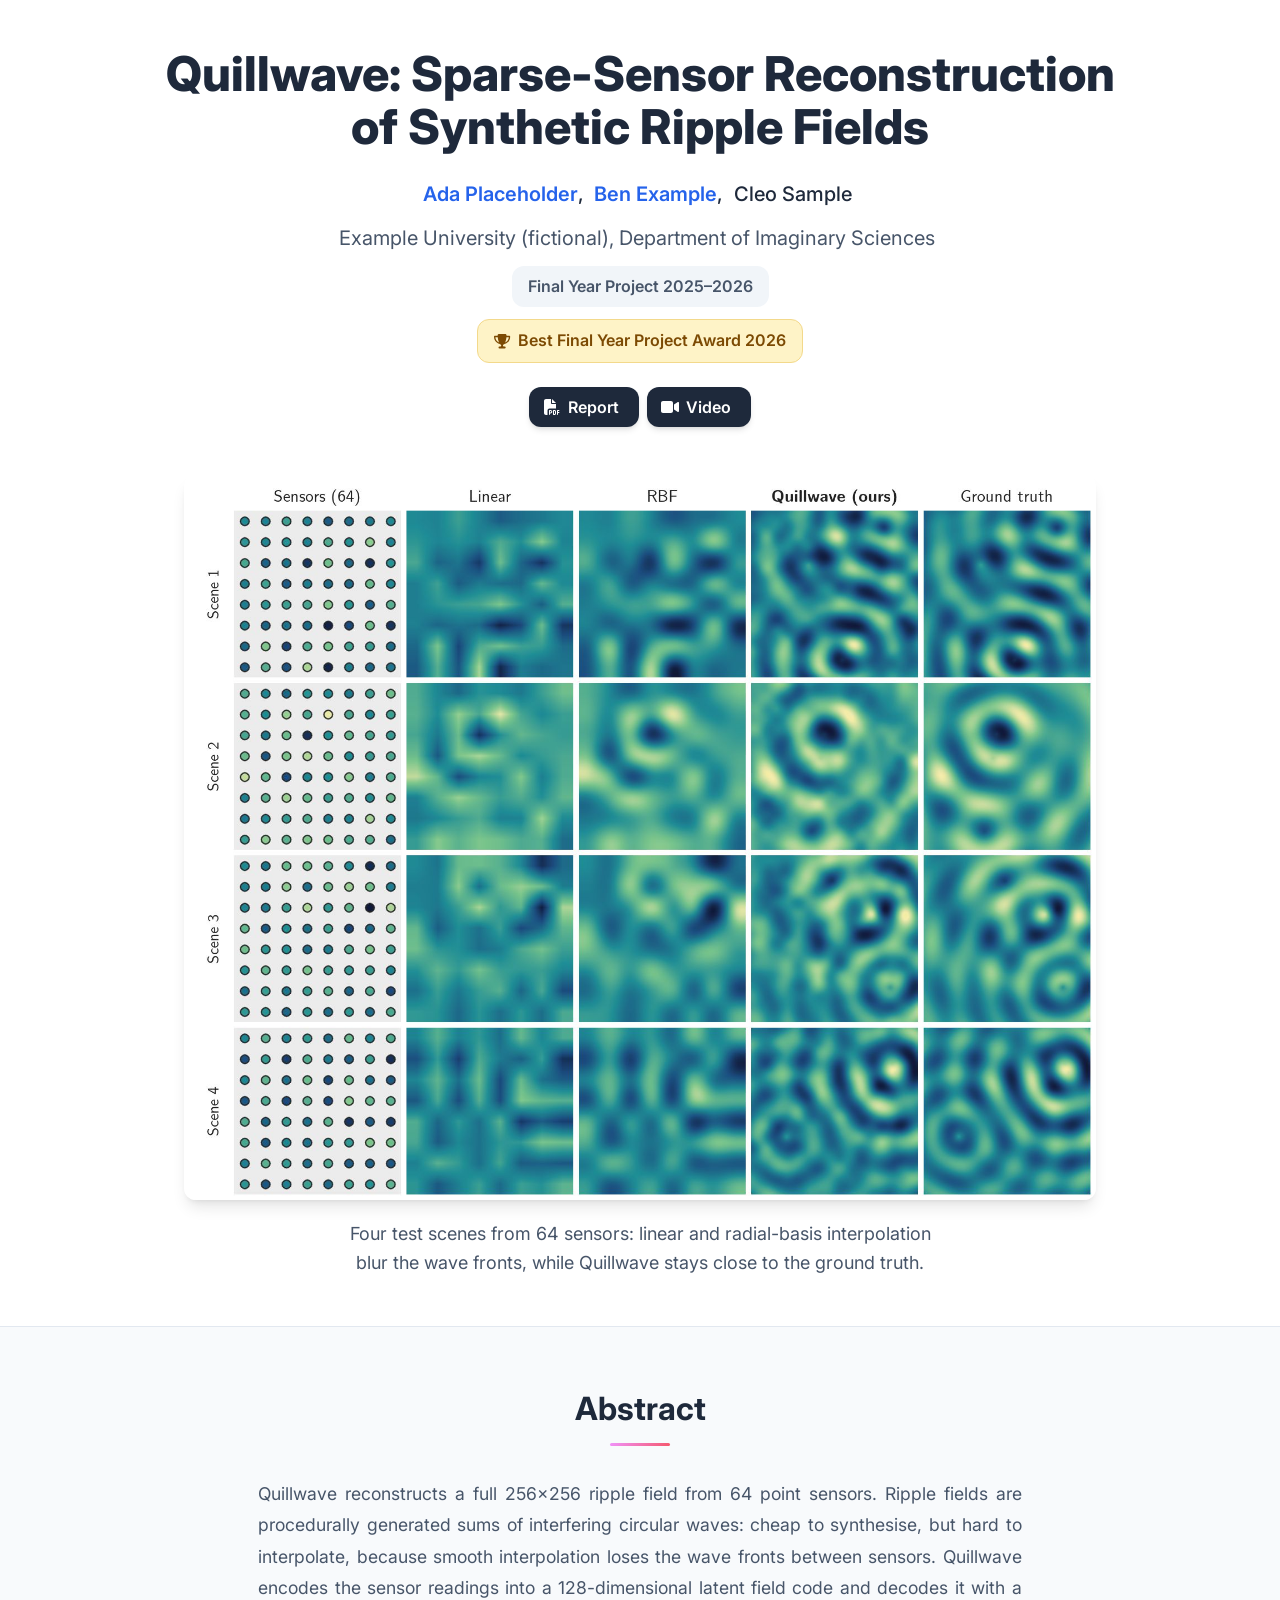
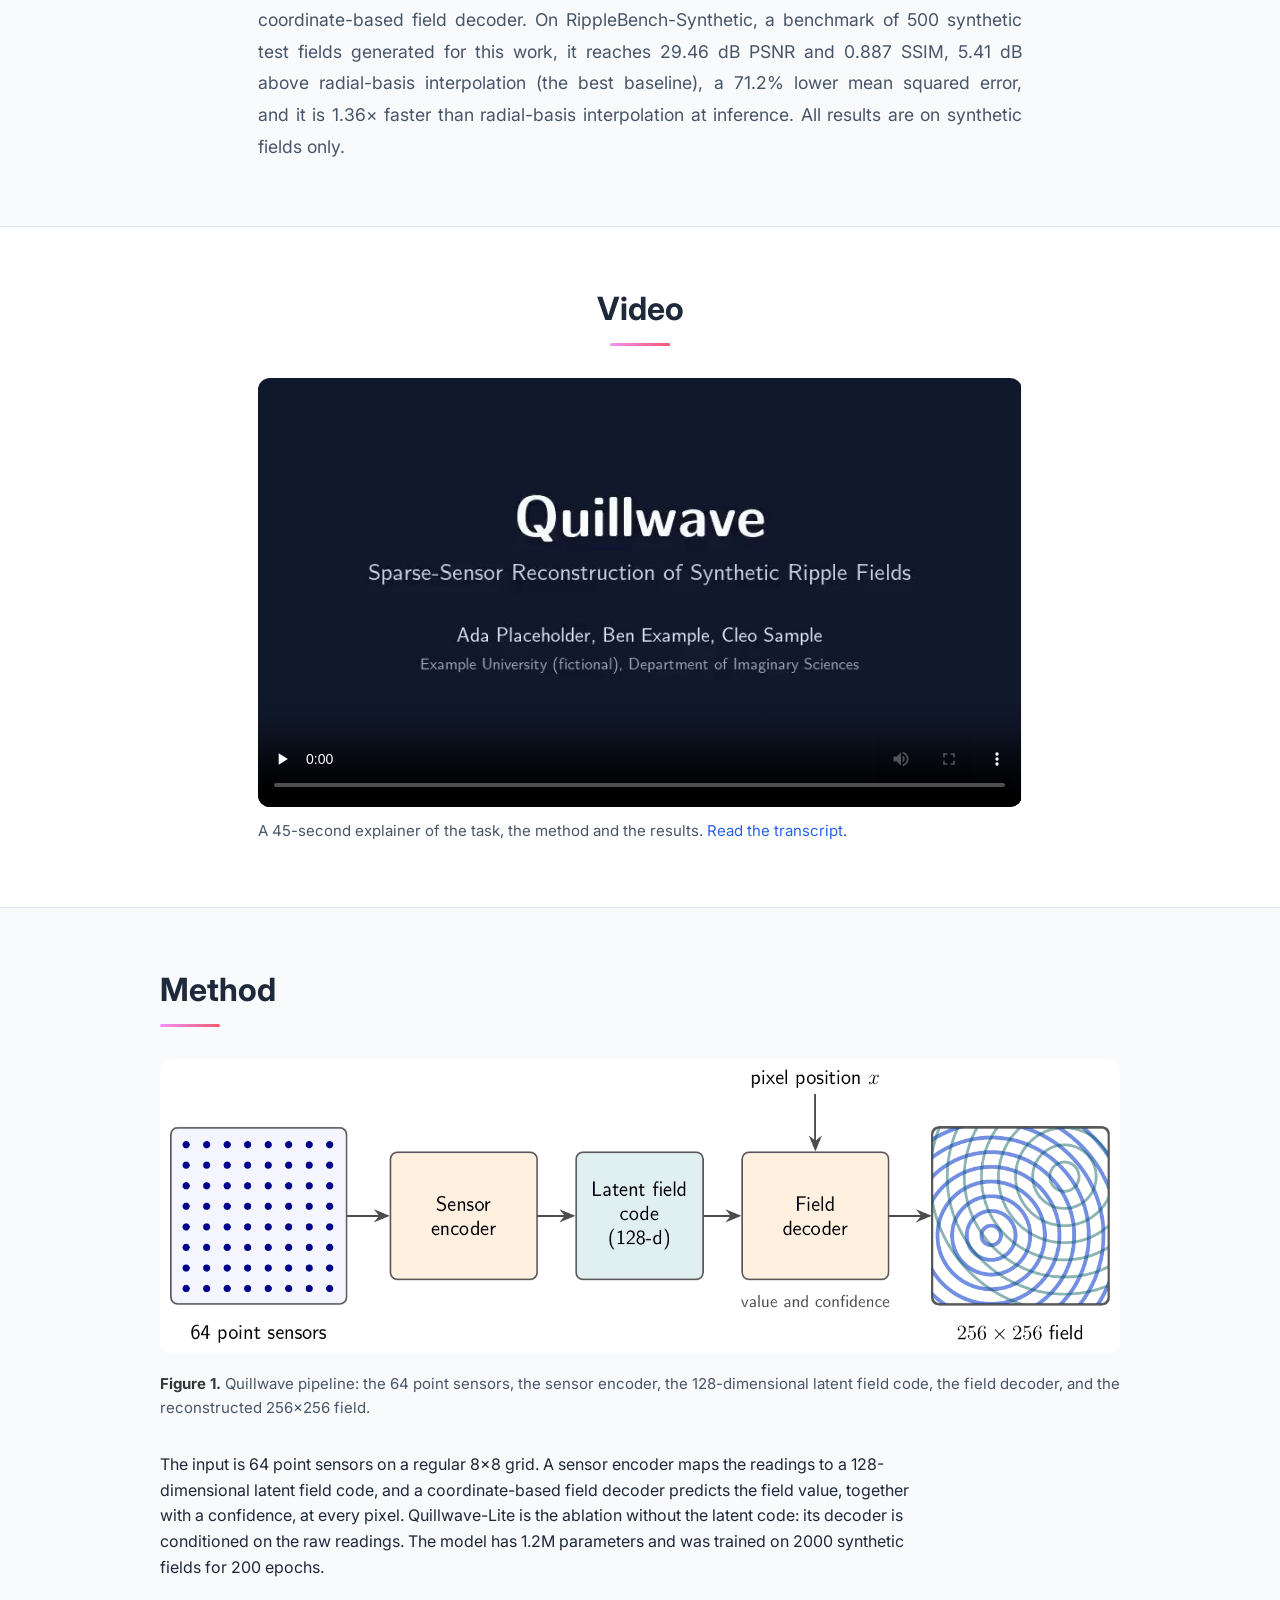
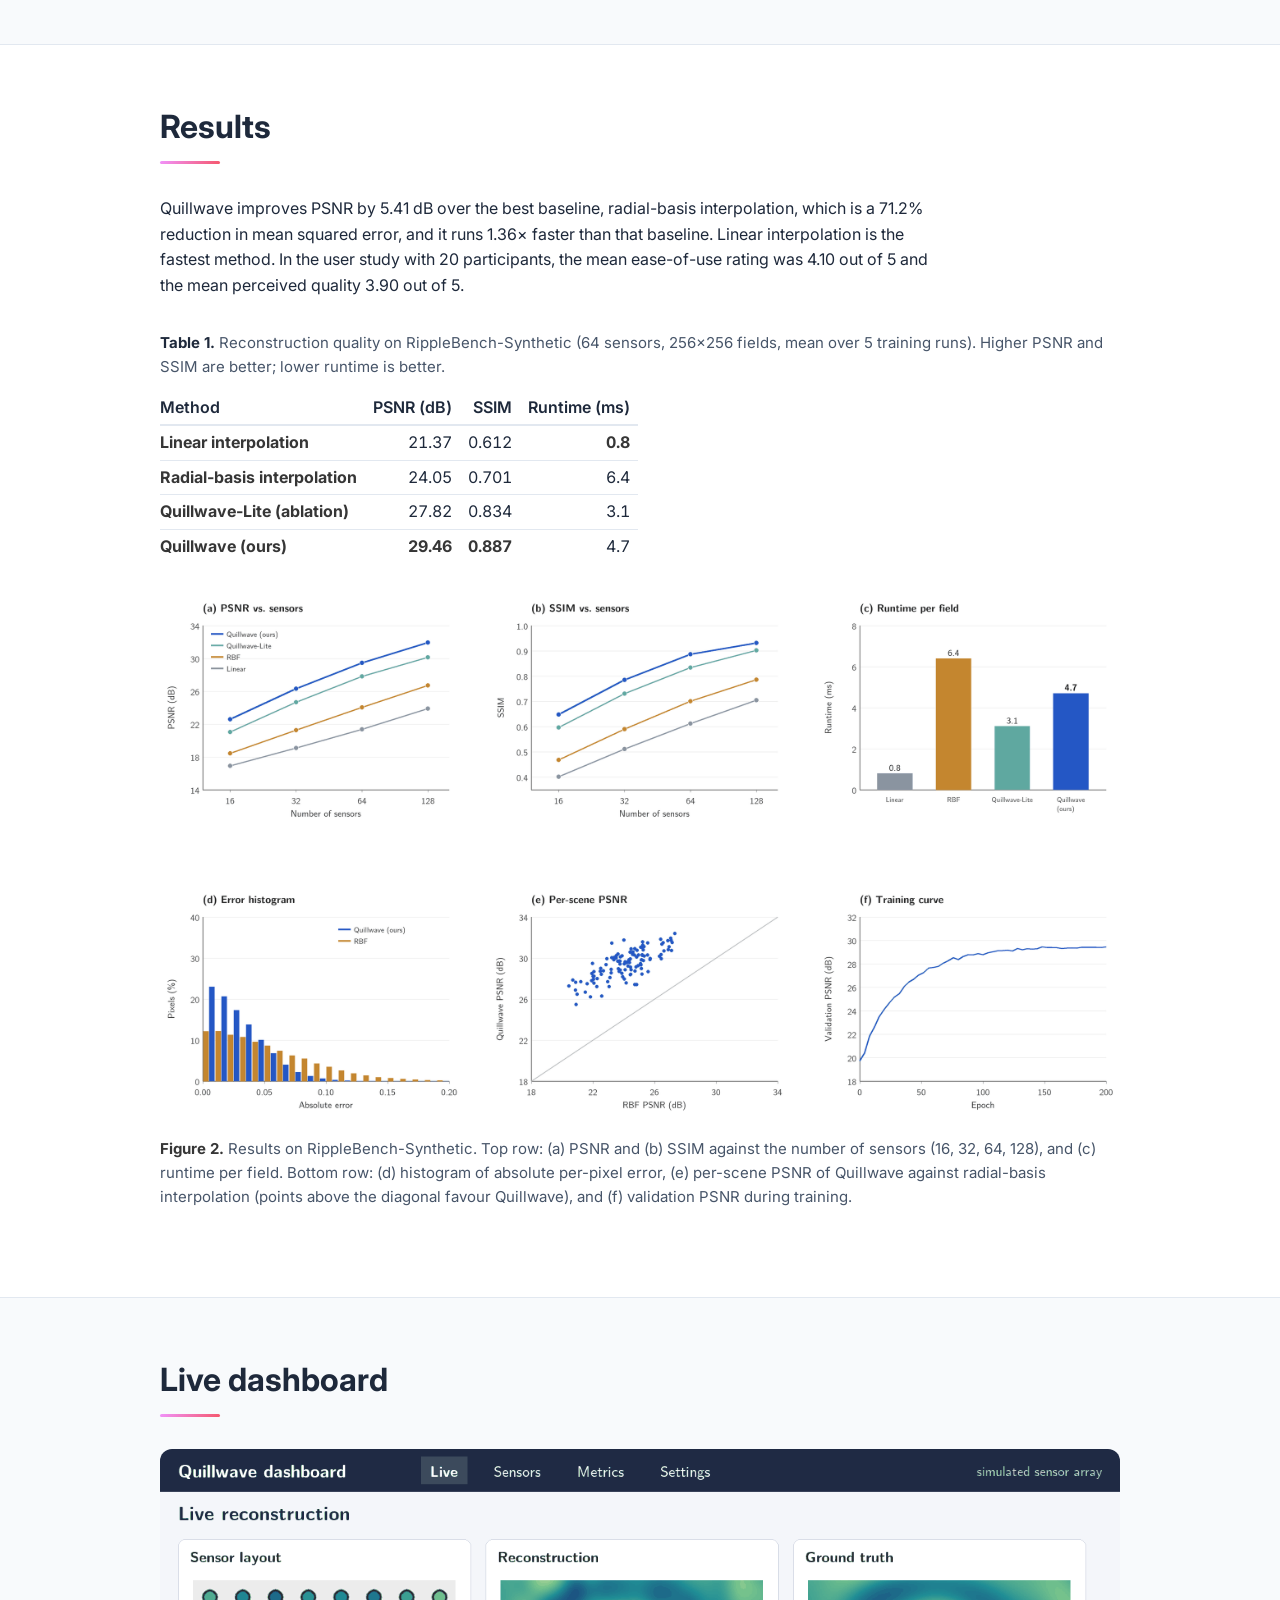
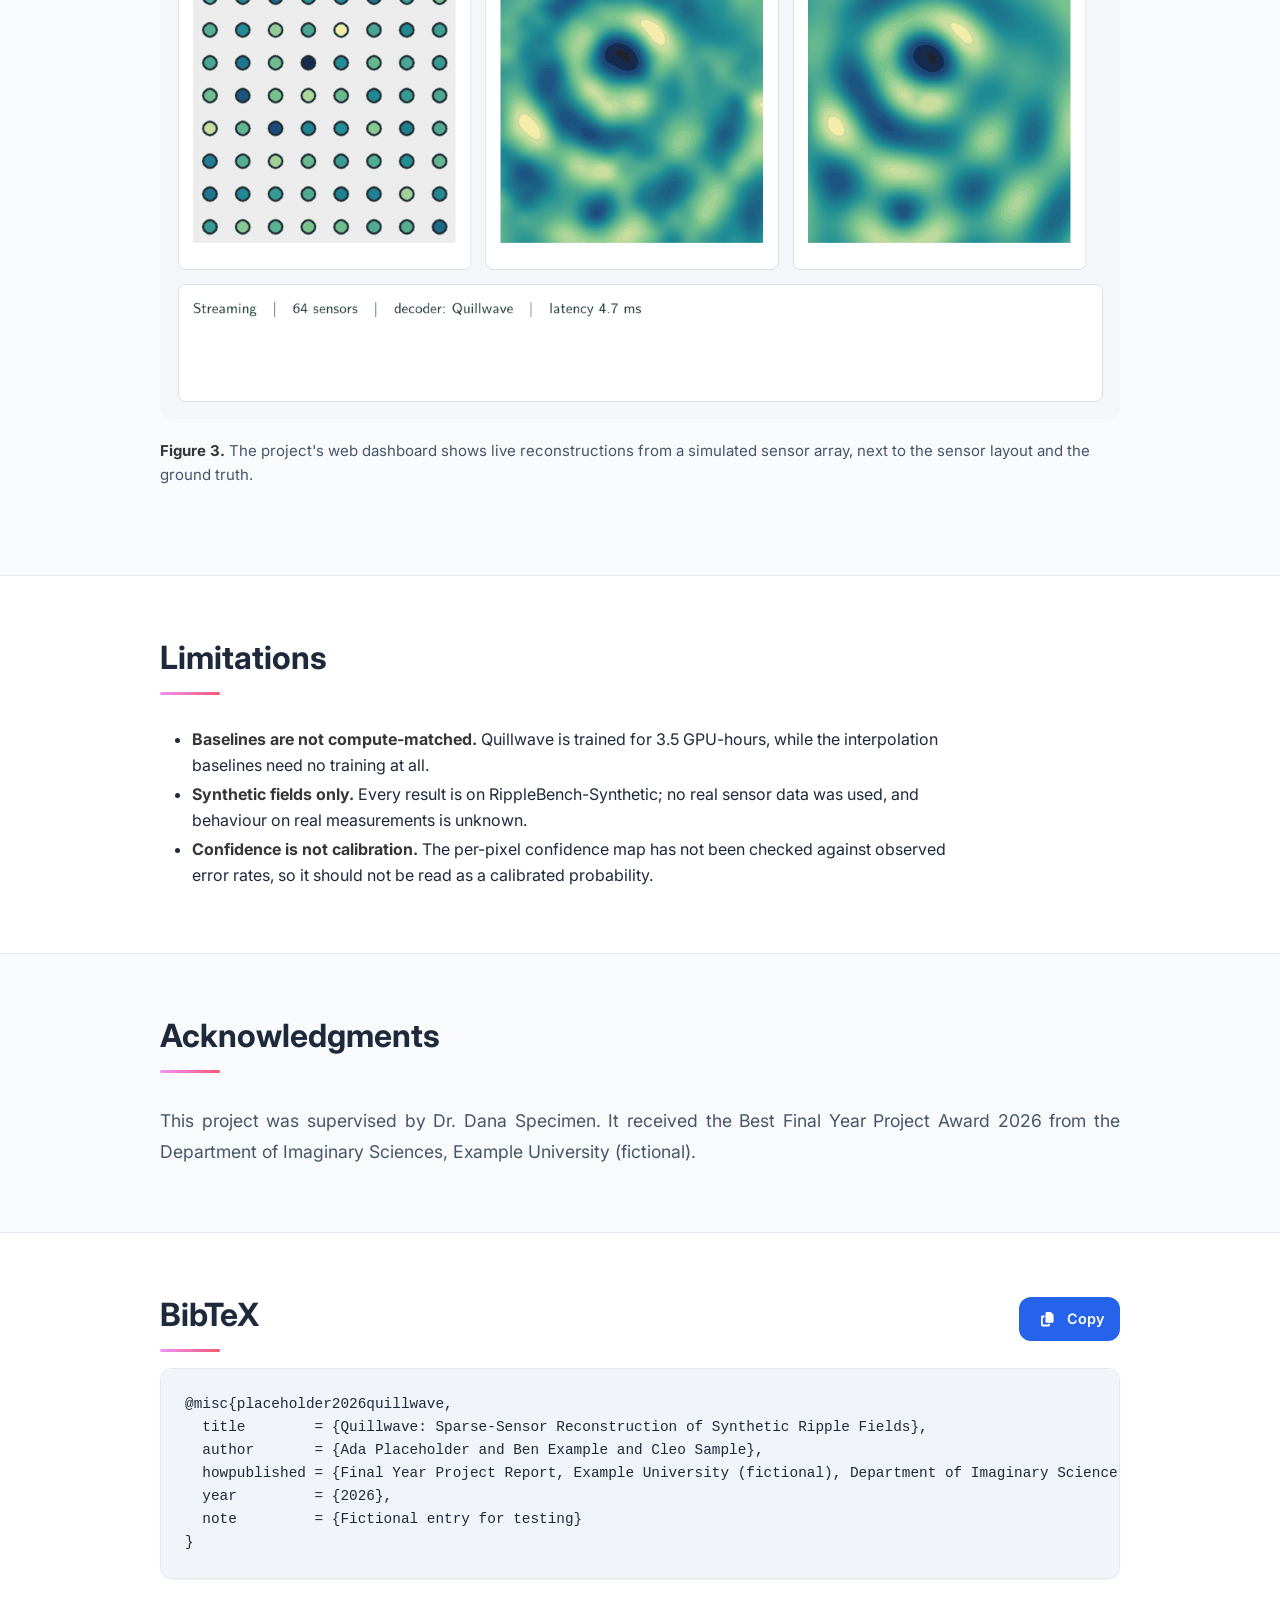
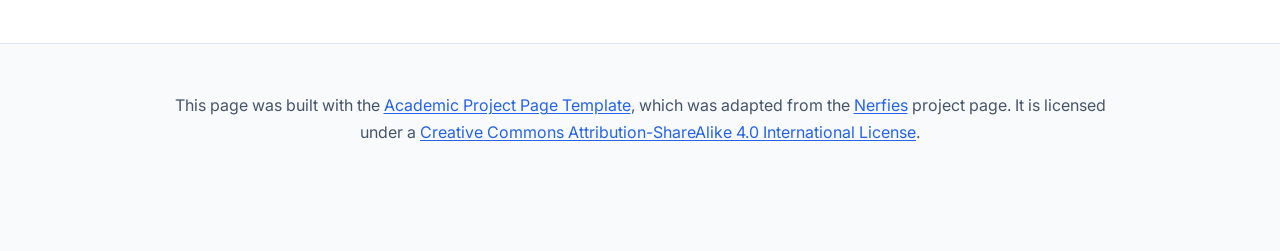
==== commit a5ef2a5f: "Site refresh for v1.4.2: demos rebuilt from round 15, previews and hero recaptured, Tested ledger wi" ====
--- a/final-year-project/index.html
+++ b/final-year-project/index.html
@@ -1,23 +1,39 @@
 <!DOCTYPE html>
 <html lang="en">
 <head>
+  <!-- Google tag (gtag.js) -->
+  <script async src="https://www.googletagmanager.com/gtag/js?id=G-0R369Q1HMT"></script>
+  <script>
+    window.dataLayer = window.dataLayer || [];
+    function gtag(){dataLayer.push(arguments);}
+    gtag('js', new Date());
+
+    gtag('config', 'G-0R369Q1HMT');
+  </script>
   <meta charset="utf-8">
   <meta name="viewport" content="width=device-width, initial-scale=1">
 
-  <title>Quillwave: Sparse-Sensor Reconstruction of Synthetic Ripple Fields | Placeholder, Example and Sample</title>
-  <meta name="description" content="Quillwave reconstructs a 256x256 ripple field from 64 point sensors, reaching 29.46 dB PSNR on synthetic fields, 5.41 dB above radial-basis interpolation.">
-  <meta name="keywords" content="sparse sensing, field reconstruction, latent field code, coordinate-based decoder, ripple fields, synthetic benchmark, final year project">
+  <!-- How to use this template
+       - Every optional component sits between "BEGIN optional" and "END" comments. Delete the whole block
+         when the project lacks that material; never leave an empty section or a placeholder.
+       - Replace every bracketed INSERT token. scripts/audit.mjs fails while any remain.
+       - Blocks wrapped in a single comment are alternatives that start switched off; remove the comment
+         markers to use one. -->
+
+  <title>Quillwave: Sparse-Sensor Reconstruction of Synthetic Ripple Fields | Placeholder et al.</title>
+  <meta name="description" content="Quillwave reconstructs a 256x256 ripple field from 64 point sensors with a latent field code and a coordinate-based decoder: 29.46 dB PSNR on synthetic fields.">
+  <meta name="keywords" content="sparse sensing, field reconstruction, ripple fields, latent code, coordinate-based decoder, final year project">
   <meta name="author" content="Ada Placeholder, Ben Example, Cleo Sample">
   <meta name="robots" content="index, follow">
   <meta name="theme-color" content="#2563eb">
 
   <meta property="og:type" content="article">
-  <meta property="og:site_name" content="Example University (fictional), Department of Imaginary Sciences">
+  <meta property="og:site_name" content="Quillwave">
   <meta property="og:title" content="Quillwave: Sparse-Sensor Reconstruction of Synthetic Ripple Fields">
-  <meta property="og:description" content="Quillwave reconstructs a 256x256 ripple field from 64 point sensors, reaching 29.46 dB PSNR on synthetic fields, 5.41 dB above radial-basis interpolation.">
+  <meta property="og:description" content="Quillwave reconstructs a 256x256 ripple field from 64 point sensors with a latent field code and a coordinate-based decoder: 29.46 dB PSNR on synthetic fields.">
   <meta name="twitter:card" content="summary">
   <meta name="twitter:title" content="Quillwave: Sparse-Sensor Reconstruction of Synthetic Ripple Fields">
-  <meta name="twitter:description" content="Quillwave reconstructs a 256x256 ripple field from 64 point sensors, reaching 29.46 dB PSNR on synthetic fields, 5.41 dB above radial-basis interpolation.">
+  <meta name="twitter:description" content="Quillwave reconstructs a 256x256 ripple field from 64 point sensors with a latent field code and a coordinate-based decoder: 29.46 dB PSNR on synthetic fields.">
 
   <meta name="citation_title" content="Quillwave: Sparse-Sensor Reconstruction of Synthetic Ripple Fields">
   <meta name="citation_author" content="Placeholder, Ada">
@@ -30,44 +46,50 @@
     "@context": "https://schema.org",
     "@type": "ScholarlyArticle",
     "headline": "Quillwave: Sparse-Sensor Reconstruction of Synthetic Ripple Fields",
-    "description": "Quillwave reconstructs a 256x256 ripple field from 64 point sensors, reaching 29.46 dB PSNR on synthetic fields, 5.41 dB above radial-basis interpolation.",
+    "description": "Quillwave reconstructs a 256x256 ripple field from 64 point sensors with a latent field code and a coordinate-based decoder: 29.46 dB PSNR on synthetic fields.",
     "author": [
-      { "@type": "Person", "name": "Ada Placeholder", "url": "https://ada.example.org/", "affiliation": { "@type": "Organization", "name": "Example University (fictional), Department of Imaginary Sciences" } },
-      { "@type": "Person", "name": "Ben Example", "url": "https://ben.example.org/", "affiliation": { "@type": "Organization", "name": "Example University (fictional), Department of Imaginary Sciences" } },
+      { "@type": "Person", "name": "Ada Placeholder", "affiliation": { "@type": "Organization", "name": "Example University (fictional), Department of Imaginary Sciences" } },
+      { "@type": "Person", "name": "Ben Example", "affiliation": { "@type": "Organization", "name": "Example University (fictional), Department of Imaginary Sciences" } },
       { "@type": "Person", "name": "Cleo Sample", "affiliation": { "@type": "Organization", "name": "Example University (fictional), Department of Imaginary Sciences" } }
     ],
     "datePublished": "2026",
-    "keywords": ["sparse sensing", "field reconstruction", "latent field code", "synthetic benchmark"],
-    "abstract": "Quillwave reconstructs a full 256x256 ripple field from 64 point sensors. Ripple fields are procedurally generated sums of interfering circular waves: cheap to synthesise, but hard to interpolate, because the wave fronts between sensors are lost by smooth interpolation. Quillwave encodes the sensor readings into a 128-dimensional latent field code and decodes it with a coordinate-based field decoder. On RippleBench-Synthetic, a benchmark of 500 synthetic test fields generated for this work, Quillwave reaches 29.46 dB PSNR and 0.887 SSIM, 5.41 dB above radial-basis interpolation (the best baseline), which is a 71.2% lower mean squared error. It is also 1.36x faster than radial-basis interpolation at inference. All results are on synthetic fields only.",
+    "keywords": ["sparse sensing", "field reconstruction", "ripple fields"],
+    "abstract": "Quillwave reconstructs a full 256x256 ripple field from 64 point sensors. On RippleBench-Synthetic it reaches 29.46 dB PSNR and 0.887 SSIM, 5.41 dB above radial-basis interpolation. All results are on synthetic fields only.",
     "isAccessibleForFree": true
   }
   </script>
 
+  <!-- Inter at every weight the CSS uses: 400 body, 500 authors, 600 buttons and links, 700 headings, 800 title. -->
   <link rel="preconnect" href="https://fonts.googleapis.com">
   <link rel="preconnect" href="https://fonts.gstatic.com" crossorigin>
   <link rel="stylesheet" href="https://fonts.googleapis.com/css2?family=Inter:wght@400;500;600;700;800&amp;display=swap">
 
+  <!-- Relative paths keep GitHub Pages repository subpaths working. -->
   <link rel="stylesheet" href="./static/css/bulma.min.css">
   <link rel="stylesheet" href="./static/css/index.css">
+  <!-- Figure viewer: keep with figure-viewer.js while any <img> has data-zoom; delete both otherwise. -->
   <link rel="stylesheet" href="./static/css/figure-viewer.css">
-  <link rel="icon" href="./static/images/favicon.svg" type="image/svg+xml">
-
-  <script defer src="./static/js/fontawesome.all.min.js"></script>
+
+  <!-- Icons are inline SVG: Font Awesome Free 6.7.2 (CC BY 4.0, https://fontawesome.com/license/free); the arXiv icon is from Academicons (SIL OFL 1.1). -->
   <script defer src="./static/js/index.js"></script>
   <script defer src="./static/js/figure-viewer.js"></script>
+  <!-- Pauses <video autoplay> loops for reduced-motion visitors; delete when no video autoplays. -->
   <script defer src="./static/js/reduced-motion.js"></script>
 </head>
 <body>
 
 <a class="skip-link" href="#main-content">Skip to main content</a>
 
+
 <main id="main-content" tabindex="-1">
 
+<!-- Title block: title, authors, affiliations, notes, status/venue/award, resource buttons -->
 <section class="hero publication-header">
   <div class="hero-body">
     <div class="container is-max-desktop">
       <div class="has-text-centered">
-        <h1 class="title is-1 publication-title">Quillwave: <span class="nowrap">Sparse-Sensor</span> Reconstruction of Synthetic Ripple Fields</h1>
+        <!-- Wrap hyphenated terms in <span class="nowrap"> so the title never breaks at the hyphen. -->
+        <h1 class="title is-1 publication-title">Quillwave: <span class="nowrap">Sparse-Sensor</span> Reconstruction of Synthetic Ripple&nbsp;Fields</h1>
 
         <p class="is-size-5 publication-authors">
           <span class="author-block"><a href="https://ada.example.org/">Ada Placeholder</a>,</span>
@@ -81,15 +103,16 @@
 
         <p class="publication-venue">Final Year Project <span class="nowrap">2025&ndash;2026</span></p>
 
-        <p class="publication-awards"><i class="fas fa-trophy" aria-hidden="true"></i><span>Best Final Year Project Award 2026</span></p>
-
+        <p class="publication-awards"><svg class="icon-svg" viewBox="0 0 576 512" aria-hidden="true"><path d="M400 0L176 0c-26.5 0-48.1 21.8-47.1 48.2c.2 5.3 .4 10.6 .7 15.8L24 64C10.7 64 0 74.7 0 88c0 92.6 33.5 157 78.5 200.7c44.3 43.1 98.3 64.8 138.1 75.8c23.4 6.5 39.4 26 39.4 45.6c0 20.9-17 37.9-37.9 37.9L192 448c-17.7 0-32 14.3-32 32s14.3 32 32 32l192 0c17.7 0 32-14.3 32-32s-14.3-32-32-32l-26.1 0C337 448 320 431 320 410.1c0-19.6 15.9-39.2 39.4-45.6c39.9-11 93.9-32.7 138.2-75.8C542.5 245 576 180.6 576 88c0-13.3-10.7-24-24-24L446.4 64c.3-5.2 .5-10.4 .7-15.8C448.1 21.8 426.5 0 400 0zM48.9 112l84.4 0c9.1 90.1 29.2 150.3 51.9 190.6c-24.9-11-50.8-26.5-73.2-48.3c-32-31.1-58-76-63-142.3zM464.1 254.3c-22.4 21.8-48.3 37.3-73.2 48.3c22.7-40.3 42.8-100.5 51.9-190.6l84.4 0c-5.1 66.3-31.1 111.2-63 142.3z"/></svg><span>Best Final Year Project Award 2026</span></p>
+
+        <!-- Resource buttons: one per verified resource; delete the rest. Never a "coming soon" button. -->
         <div class="publication-links">
           <a href="./static/pdfs/FYP_Final_Report.pdf" class="external-link button is-normal is-rounded is-dark">
-            <span class="icon" aria-hidden="true"><i class="fas fa-file-pdf"></i></span>
+            <span class="icon" aria-hidden="true"><svg class="icon-svg" viewBox="0 0 512 512" aria-hidden="true"><path d="M0 64C0 28.7 28.7 0 64 0L224 0l0 128c0 17.7 14.3 32 32 32l128 0 0 144-208 0c-35.3 0-64 28.7-64 64l0 144-48 0c-35.3 0-64-28.7-64-64L0 64zm384 64l-128 0L256 0 384 128zM176 352l32 0c30.9 0 56 25.1 56 56s-25.1 56-56 56l-16 0 0 32c0 8.8-7.2 16-16 16s-16-7.2-16-16l0-48 0-80c0-8.8 7.2-16 16-16zm32 80c13.3 0 24-10.7 24-24s-10.7-24-24-24l-16 0 0 48 16 0zm96-80l32 0c26.5 0 48 21.5 48 48l0 64c0 26.5-21.5 48-48 48l-32 0c-8.8 0-16-7.2-16-16l0-128c0-8.8 7.2-16 16-16zm32 128c8.8 0 16-7.2 16-16l0-64c0-8.8-7.2-16-16-16l-16 0 0 96 16 0zm80-112c0-8.8 7.2-16 16-16l48 0c8.8 0 16 7.2 16 16s-7.2 16-16 16l-32 0 0 32 32 0c8.8 0 16 7.2 16 16s-7.2 16-16 16l-32 0 0 48c0 8.8-7.2 16-16 16s-16-7.2-16-16l0-64 0-64z"/></svg></span>
             <span>Report</span>
           </a>
-          <a href="#video" class="button is-normal is-rounded is-dark">
-            <span class="icon" aria-hidden="true"><i class="fas fa-video"></i></span>
+          <a href="#video" class="external-link button is-normal is-rounded is-dark">
+            <span class="icon" aria-hidden="true"><svg class="icon-svg" viewBox="0 0 576 512" aria-hidden="true"><path d="M0 128C0 92.7 28.7 64 64 64l256 0c35.3 0 64 28.7 64 64l0 256c0 35.3-28.7 64-64 64L64 448c-35.3 0-64-28.7-64-64L0 128zM559.1 99.8c10.4 5.6 16.9 16.4 16.9 28.2l0 256c0 11.8-6.5 22.6-16.9 28.2s-23 5-32.9-1.6l-96-64L416 337.1l0-17.1 0-128 0-17.1 14.2-9.5 96-64c9.8-6.5 22.4-7.2 32.9-1.6z"/></svg></span>
             <span>Video</span>
           </a>
         </div>
@@ -102,26 +125,21 @@
   <div class="container is-max-desktop">
     <div class="hero-body">
       <figure>
-        <video autoplay muted loop playsinline controls preload="metadata"
-               width="960" height="360"
-               poster="./static/images/teaser-poster.jpg"
-               aria-label="Linear interpolation of 64 sensors beside the Quillwave reconstruction of the same ripple field">
-          <source src="./static/videos/teaser.mp4" type="video/mp4">
-          <a href="./static/videos/teaser.mp4">Download the teaser video (MP4)</a>
-        </video>
-        <figcaption class="teaser-caption">Linear interpolation of 64 sensor readings (sensor positions marked) compared with the Quillwave reconstruction of the same synthetic ripple field.</figcaption>
+        <img src="./static/images/qualitative_grid.jpg" alt="Grid of four test scenes. Each row shows the 64-sensor input, linear interpolation, radial-basis interpolation, Quillwave and the ground truth field; only the Quillwave column keeps the wave fronts of the ground truth." width="1640" height="1304" data-zoom>
+        <figcaption class="teaser-caption">Four test scenes from 64 sensors: linear and radial-basis interpolation blur the wave fronts, while Quillwave stays close to the ground truth.</figcaption>
       </figure>
     </div>
   </div>
 </section>
 
+<!-- Abstract: centered reading column, tinted band -->
 <section class="section is-light">
   <div class="container is-max-desktop">
     <div class="columns is-centered has-text-centered">
       <div class="column is-four-fifths">
         <h2 class="title is-3">Abstract</h2>
         <div class="content has-text-justified">
-          <p>Quillwave reconstructs a full 256&times;256 ripple field from 64 point sensors. Ripple fields are procedurally generated sums of interfering circular waves: cheap to synthesise, but hard to interpolate, because the wave fronts between sensors are lost by smooth interpolation. Quillwave encodes the sensor readings into a 128-dimensional latent field code and decodes it with a coordinate-based field decoder. On RippleBench-Synthetic, a benchmark of 500 synthetic test fields generated for this work, Quillwave reaches 29.46 dB PSNR and 0.887 SSIM, 5.41 dB above radial-basis interpolation (the best baseline), which is a 71.2% lower mean squared error. It is also 1.36&times; faster than radial-basis interpolation at inference. All results are on synthetic fields only.</p>
+          <p>Quillwave reconstructs a full 256&times;256 ripple field from 64 point sensors. Ripple fields are procedurally generated sums of interfering circular waves: cheap to synthesise, but hard to interpolate, because smooth interpolation loses the wave fronts between sensors. Quillwave encodes the sensor readings into a 128-dimensional latent field code and decodes it with a coordinate-based field decoder. On RippleBench-Synthetic, a benchmark of 500 synthetic test fields generated for this work, it reaches 29.46&nbsp;dB PSNR and 0.887 SSIM, 5.41&nbsp;dB above radial-basis interpolation (the best baseline), a 71.2% lower mean squared error, and it is 1.36&times; faster than radial-basis interpolation at inference. All results are on synthetic fields only.</p>
         </div>
       </div>
     </div>
@@ -134,32 +152,14 @@
       <div class="column is-four-fifths">
         <h2 class="title is-3">Video</h2>
         <figure>
-          <video controls playsinline preload="none" width="854" height="480"
-                 poster="./static/images/overview_poster.jpg"
-                 aria-label="Quillwave overview video with on-screen captions">
+          <video controls playsinline preload="none" width="854" height="480" poster="./static/videos/overview_poster.jpg"
+                 aria-label="Quillwave explainer video, 45 seconds, with on-screen captions">
             <source src="./static/videos/overview_explainer.mp4" type="video/mp4">
-            <track kind="captions" src="./static/captions/overview_explainer.en.vtt" srclang="en" label="English" default>
-            <a href="./static/videos/overview_explainer.mp4">Download the overview video (MP4)</a>
+            <track kind="captions" src="./static/videos/overview_explainer.en.vtt" srclang="en" label="English" default>
+            <a href="./static/videos/overview_explainer.mp4">Download the explainer video (MP4)</a>
           </video>
+          <figcaption>A 45-second explainer of the task, the method and the results. <a href="./static/videos/overview_transcript.txt">Read the transcript</a>.</figcaption>
         </figure>
-        <details class="has-text-left" style="margin-top: 1rem;">
-          <summary>Transcript</summary>
-          <div class="content">
-            <p>The video has no speech; these are its on-screen captions.</p>
-            <ul>
-              <li>[00:06] The task: recover a full 256&times;256 ripple field from only 64 point sensors.</li>
-              <li>[00:10] Simple interpolation blurs the wave fronts between the sensors.</li>
-              <li>[00:14] Quillwave encodes the sensor readings into a compact latent field code.</li>
-              <li>[00:19] A field decoder then predicts a value and a confidence at every pixel.</li>
-              <li>[00:24] Linear interpolation of the sensors, compared with Quillwave.</li>
-              <li>[00:28] The wave fronts stay sharp as the sources move.</li>
-              <li>[00:32] On RippleBench-Synthetic, Quillwave reaches 29.46 dB PSNR.</li>
-              <li>[00:35] That is 5.41 dB above radial-basis interpolation.</li>
-              <li>[00:39] Limitations: all results are on synthetic fields only.</li>
-              <li>[00:42] The baselines are not compute-matched, and the confidence map is not calibrated.</li>
-            </ul>
-          </div>
-        </details>
       </div>
     </div>
   </div>
@@ -170,57 +170,24 @@
     <h2 class="title is-3">Method</h2>
     <div class="content" data-zoom-context>
       <figure class="figure-block">
-        <img src="./static/images/overview.png" alt="Pipeline diagram: 64 point sensors feed a sensor encoder, which produces a 128-dimensional latent field code; a field decoder, queried with a pixel position, outputs a value and confidence for the 256 by 256 field."
-             width="1580" height="410" data-zoom data-zoom-title="Quillwave pipeline">
-        <figcaption><strong>Figure 1.</strong> Quillwave pipeline: the 64 point sensors, the sensor encoder, the 128-dimensional latent field code, the field decoder (queried per pixel position) and the reconstructed 256&times;256 field.</figcaption>
+        <img src="./static/images/overview.png" alt="Pipeline diagram: 64 point sensors feed a sensor encoder, which produces a 128-dimensional latent field code; a field decoder takes the code and a pixel position and outputs a value and confidence, giving the 256 by 256 field."
+             width="1548" height="473" data-zoom data-zoom-title="Quillwave pipeline">
+        <figcaption><strong>Figure 1.</strong> Quillwave pipeline: the 64 point sensors, the sensor encoder, the 128-dimensional latent field code, the field decoder, and the reconstructed 256&times;256 field.</figcaption>
       </figure>
-      <p class="measure">The sensor readings sit on a regular 8&times;8 grid. Each sensor contributes a token made of its position and reading; a small set-encoder with shared weights and attention pooling maps the tokens to the latent field code, so the code does not depend on the order in which sensors are listed. The coordinate-based decoder takes a pixel position, encoded with sinusoidal features, together with the code, and predicts the field value and a per-pixel confidence. The confidence head is trained to rank pixels by error; it shows where the reconstruction is least reliable, not how reliable it is.</p>
-      <p class="measure">Quillwave-Lite is the ablation that removes the latent code and conditions the decoder on the raw readings. The full model has 1.2M parameters and is trained for 200 epochs on 2000 synthetic fields (about 3.5 GPU-hours).</p>
-    </div>
-  </div>
-</section>
+      <p class="measure">The input is 64 point sensors on a regular 8&times;8 grid. A sensor encoder maps the readings to a 128-dimensional latent field code, and a coordinate-based field decoder predicts the field value, together with a confidence, at every pixel. Quillwave-Lite is the ablation without the latent code: its decoder is conditioned on the raw readings. The model has 1.2M parameters and was trained on 2000 synthetic fields for 200 epochs.</p>
+    </div>
+  </div>
+</section>
+
 
 <section class="section">
-  <div class="container is-max-desktop">
-    <h2 class="title is-3">Live Dashboard</h2>
-    <div class="content">
-      <p class="measure">The project has two parts: the training and evaluation system, and a web dashboard that shows live reconstructions from a simulated sensor array. The dashboard streams a new synthetic field every few seconds, samples it at the sensor positions, and shows the reconstruction next to the ground truth. Its views cover the live reconstruction, per-sensor readings over time, reconstruction metrics and the sensor-count and decoder settings. The dashboard has been run on simulated data only.</p>
-    </div>
-    <div class="carousel" data-carousel role="region" aria-roledescription="carousel" aria-label="Dashboard views">
-      <div class="carousel-viewport">
-        <div class="carousel-track">
-          <div class="carousel-slide">
-            <figure class="carousel-card">
-              <img src="./static/images/dashboard_01.png" alt="Dashboard live view: sensor layout, reconstruction and ground truth side by side, with a status line showing 64 sensors and 4.7 ms latency." width="1280" height="760" loading="lazy" data-zoom>
-              <figcaption>Live view: sensor layout, reconstruction and ground truth.</figcaption>
-            </figure>
-          </div>
-          <div class="carousel-slide">
-            <figure class="carousel-card">
-              <img src="./static/images/dashboard_02.png" alt="Dashboard sensor view: sixteen small plots of per-sensor readings over time." width="1280" height="760" loading="lazy" data-zoom>
-              <figcaption>Sensor view: per-sensor readings over time.</figcaption>
-            </figure>
-          </div>
-          <div class="carousel-slide">
-            <figure class="carousel-card">
-              <img src="./static/images/dashboard_04.png" alt="Dashboard settings view: sensor count, field size, decoder, confidence map and refresh options, with a preview of the field." width="1280" height="760" loading="lazy" data-zoom>
-              <figcaption>Settings view: sensor count and decoder options.</figcaption>
-            </figure>
-          </div>
-        </div>
-      </div>
-    </div>
-  </div>
-</section>
-
-<section class="section is-light">
   <div class="container is-max-desktop">
     <h2 class="title is-3">Results</h2>
     <div class="content">
-      <p class="measure">All results are on RippleBench-Synthetic: 2000 training and 500 test fields of 256&times;256 damped circular waves from up to four random sources. Learned models are trained 5 times with different seeds and we report the mean. Quillwave reaches 29.46 dB PSNR and 0.887 SSIM with 64 sensors, 5.41 dB above radial-basis interpolation, the best baseline (a 71.2% reduction in mean squared error). At 4.7 ms per field it is 1.36&times; faster than radial-basis interpolation (6.4 ms), though slower than linear interpolation (0.8 ms). Quillwave-Lite reaches 27.82 dB, so the latent field code accounts for part of the gain. Quillwave is the best method at every sensor count tested.</p>
+      <p class="measure">Quillwave improves PSNR by 5.41&nbsp;dB over the best baseline, radial-basis interpolation, which is a 71.2% reduction in mean squared error, and it runs 1.36&times; faster than that baseline. Linear interpolation is the fastest method. In the user study with 20 participants, the mean ease-of-use rating was 4.10 out of 5 and the mean perceived quality 3.90 out of 5.</p>
     </div>
     <div class="table-figure">
-      <p class="table-caption" id="table-1-caption"><strong>Table 1.</strong> Reconstruction quality on RippleBench-Synthetic (64 sensors, 256&times;256 fields, mean over 5 training runs). Higher PSNR/SSIM is better; lower runtime is better.</p>
+      <p class="table-caption" id="table-1-caption"><strong>Table 1.</strong> Reconstruction quality on RippleBench-Synthetic (64 sensors, 256&times;256 fields, mean over 5 training runs). Higher PSNR and SSIM are better; lower runtime is better.</p>
       <div class="table-container" role="region" aria-labelledby="table-1-caption" tabindex="0">
         <table class="table is-narrow is-numeric">
           <thead>
@@ -235,35 +202,25 @@
         </table>
       </div>
     </div>
-    <div class="table-figure">
-      <p class="table-caption" id="table-2-caption"><strong>Table 2.</strong> PSNR (dB) on RippleBench-Synthetic as the number of sensors changes (256&times;256 fields).</p>
-      <div class="table-container" role="region" aria-labelledby="table-2-caption" tabindex="0">
-        <table class="table is-narrow is-numeric">
-          <thead>
-            <tr><th scope="col">Method</th><th scope="col">16 sensors</th><th scope="col">32 sensors</th><th scope="col">64 sensors</th><th scope="col">128 sensors</th></tr>
-          </thead>
-          <tbody>
-            <tr><th scope="row">Linear interpolation</th><td>16.92</td><td>19.10</td><td>21.37</td><td>23.88</td></tr>
-            <tr><th scope="row">Radial-basis interpolation</th><td>18.44</td><td>21.26</td><td>24.05</td><td>26.71</td></tr>
-            <tr><th scope="row">Quillwave-Lite (ablation)</th><td>21.03</td><td>24.67</td><td>27.82</td><td>30.15</td></tr>
-            <tr><th scope="row">Quillwave (ours)</th><td><strong>22.58</strong></td><td><strong>26.31</strong></td><td><strong>29.46</strong></td><td><strong>31.94</strong></td></tr>
-          </tbody>
-        </table>
-      </div>
-    </div>
     <div class="content" data-zoom-context>
       <figure class="figure-block">
-        <img src="./static/images/results_panels.png" alt="Six result panels: PSNR and SSIM against number of sensors, runtime per method, error histogram, per-scene PSNR scatter and validation PSNR during training."
-             width="2400" height="1300" data-zoom data-zoom-title="Results on RippleBench-Synthetic">
+        <img src="./static/images/results_panels.png" alt="Six plots: PSNR and SSIM against the number of sensors, runtime per field, a histogram of absolute per-pixel error, per-scene PSNR of Quillwave against radial-basis interpolation, and the validation PSNR during training."
+             width="2338" height="1272" data-zoom data-zoom-title="Results on RippleBench-Synthetic">
         <figcaption><strong>Figure 2.</strong> Results on RippleBench-Synthetic. Top row: (a) PSNR and (b) SSIM against the number of sensors (16, 32, 64, 128), and (c) runtime per field. Bottom row: (d) histogram of absolute per-pixel error, (e) per-scene PSNR of Quillwave against radial-basis interpolation (points above the diagonal favour Quillwave), and (f) validation PSNR during training.</figcaption>
       </figure>
+    </div>
+  </div>
+</section>
+
+<section class="section is-light">
+  <div class="container is-max-desktop">
+    <h2 class="title is-3">Live dashboard</h2>
+    <div class="content" data-zoom-context>
       <figure class="figure-block">
-        <img src="./static/images/qualitative_grid.jpg" alt="Grid of four test scenes, one per row. Columns: sensor map, linear interpolation, radial-basis interpolation, Quillwave and ground truth. The Quillwave column closely resembles the ground truth."
-             width="1640" height="1304" data-zoom data-zoom-title="Qualitative comparison">
-        <figcaption><strong>Figure 3.</strong> Qualitative comparison on four test scenes. Columns, left to right: sensor map, linear interpolation, radial-basis interpolation, Quillwave (ours), ground truth. Wave fronts in the Quillwave column stay sharp.</figcaption>
+        <img src="./static/images/dashboard.png" alt="Screenshot of the Quillwave dashboard: the sensor layout, the live reconstruction and the ground truth side by side, with a status line reading 64 sensors, decoder Quillwave, latency 4.7 ms."
+             width="1280" height="760" data-zoom data-zoom-title="Quillwave dashboard">
+        <figcaption><strong>Figure 3.</strong> The project's web dashboard shows live reconstructions from a simulated sensor array, next to the sensor layout and the ground truth.</figcaption>
       </figure>
-      <p class="measure"><strong>Failure cases.</strong> Quillwave is least accurate where two wave sources lie close together between the same group of sensors: the interference pattern then varies faster than the sensor spacing, and the decoder tends to merge the two sources into one. Radial-basis interpolation fails in the same places, but more smoothly. Near the border of the field, where sensors are present only on one side, all methods lose accuracy.</p>
-      <p class="measure"><strong>User study.</strong> A small study with 20 participants rated side-by-side comparison videos. Mean ease of use was 4.10 and mean perceived quality 3.90, each out of 5. Raw responses are not published.</p>
     </div>
   </div>
 </section>
@@ -272,12 +229,11 @@
   <div class="container is-max-desktop">
     <h2 class="title is-3">Limitations</h2>
     <div class="content">
-      <ul>
+      <ul class="measure">
         <li><strong>Baselines are not compute-matched.</strong> Quillwave is trained for 3.5 GPU-hours, while the interpolation baselines need no training at all.</li>
         <li><strong>Synthetic fields only.</strong> Every result is on RippleBench-Synthetic; no real sensor data was used, and behaviour on real measurements is unknown.</li>
         <li><strong>Confidence is not calibration.</strong> The per-pixel confidence map has not been checked against observed error rates, so it should not be read as a calibrated probability.</li>
       </ul>
-      <p class="measure">Future work includes testing on real sensor data and calibrating the confidence map.</p>
     </div>
   </div>
 </section>
@@ -286,17 +242,18 @@
   <div class="container is-max-desktop">
     <h2 class="title is-3">Acknowledgments</h2>
     <div class="content has-text-justified">
-      <p>We thank our supervisor, Dr. Dana Specimen, for weekly guidance, and the Department of Imaginary Sciences for computing time. We also thank the 20 participants of our user study.</p>
-    </div>
-  </div>
-</section>
-
+      <p>This project was supervised by Dr. Dana Specimen. It received the Best Final Year Project Award 2026 from the Department of Imaginary Sciences, Example University (fictional).</p>
+    </div>
+  </div>
+</section>
+
+<!-- BibTeX: visible whenever the project has a citation -->
 <section class="section" id="BibTeX">
   <div class="container is-max-desktop">
     <div class="bibtex-header">
       <h2 class="title is-3" id="bibtex-heading">BibTeX</h2>
       <button type="button" class="copy-bibtex-btn" data-copy-target="bibtex-code" data-copy-status="bibtex-copy-status">
-        <span class="icon" aria-hidden="true"><i class="fas fa-copy"></i></span>
+        <span class="icon" aria-hidden="true"><svg class="icon-svg" viewBox="0 0 448 512" aria-hidden="true"><path d="M208 0L332.1 0c12.7 0 24.9 5.1 33.9 14.1l67.9 67.9c9 9 14.1 21.2 14.1 33.9L448 336c0 26.5-21.5 48-48 48l-192 0c-26.5 0-48-21.5-48-48l0-288c0-26.5 21.5-48 48-48zM48 128l80 0 0 64-64 0 0 256 192 0 0-32 64 0 0 48c0 26.5-21.5 48-48 48L48 512c-26.5 0-48-21.5-48-48L0 176c0-26.5 21.5-48 48-48z"/></svg></span>
         <span class="copy-text">Copy</span>
       </button>
     </div>
@@ -313,13 +270,16 @@
 
 </main>
 
+<!-- BEGIN optional: contents menu and back to top. index.js builds the contents list from the h2 headings,
+     so there is nothing to edit: keep this block on long pages (about five or more sections), delete it whole
+     on short ones. It appears once the header is scrolled past and steps aside while reading wherever it would cover the text. -->
 <div class="page-nav">
   <div class="page-nav-buttons">
     <button type="button" class="page-nav-btn page-nav-toggle" aria-expanded="false" aria-controls="page-nav-menu">
-      <i class="fas fa-list-ul" aria-hidden="true"></i><span class="page-nav-label">Contents</span>
+      <svg class="icon-svg" viewBox="0 0 512 512" aria-hidden="true"><path d="M64 144a48 48 0 1 0 0-96 48 48 0 1 0 0 96zM192 64c-17.7 0-32 14.3-32 32s14.3 32 32 32l288 0c17.7 0 32-14.3 32-32s-14.3-32-32-32L192 64zm0 160c-17.7 0-32 14.3-32 32s14.3 32 32 32l288 0c17.7 0 32-14.3 32-32s-14.3-32-32-32l-288 0zm0 160c-17.7 0-32 14.3-32 32s14.3 32 32 32l288 0c17.7 0 32-14.3 32-32s-14.3-32-32-32l-288 0zM64 464a48 48 0 1 0 0-96 48 48 0 1 0 0 96zm48-208a48 48 0 1 0 -96 0 48 48 0 1 0 96 0z"/></svg><span class="page-nav-label">Contents</span>
     </button>
     <button type="button" class="page-nav-btn page-nav-top" aria-label="Back to top">
-      <i class="fas fa-chevron-up" aria-hidden="true"></i>
+      <svg class="icon-svg" viewBox="0 0 512 512" aria-hidden="true"><path d="M233.4 105.4c12.5-12.5 32.8-12.5 45.3 0l192 192c12.5 12.5 12.5 32.8 0 45.3s-32.8 12.5-45.3 0L256 173.3 86.6 342.6c-12.5 12.5-32.8 12.5-45.3 0s-12.5-32.8 0-45.3l192-192z"/></svg>
     </button>
   </div>
   <nav class="page-nav-menu" id="page-nav-menu" aria-label="Contents" hidden>
@@ -330,7 +290,9 @@
     <ol class="page-nav-list"></ol>
   </nav>
 </div>
-
+<!-- END contents menu and back to top -->
+
+<!-- Footer: keep both template credits and the licence link (CC BY-SA 4.0 requires attribution). -->
 <footer class="footer">
   <div class="container is-max-desktop">
     <div class="content has-text-centered">
--- a/final-year-project/static/css/index.css
+++ b/final-year-project/static/css/index.css
@@ -16,7 +16,7 @@
   --text-secondary: #475569;       /* APT #64748b is 4.3:1 on #f1f5f9; this is 6.9:1 */
   --text-strong: #363636;          /* Bulma's grey for bold text, row headers and viewer controls; keep it equal to --text-primary in a re-theme */
   --text-light: #5b6576;           /* APT #94a3b8 is 2.6:1 on white; this is 5.4:1 on #f1f5f9 */
-  --link-color: #3273dc;           /* links in running text (transcript, poster); Bulma's blue, 4.7:1 on white */
+  --link-color: #2563eb;           /* links in running text (transcript, poster); 4.7:1 on #f1f5f9 (Bulma's #3273dc is 4.3:1 on the tinted band) */
   --link-hover: var(--text-strong);
   --button-background: var(--text-primary);   /* resource buttons and the skip link; the label colour is derived: */
   --on-button: var(--background-primary);
@@ -355,7 +355,7 @@
 }
 
 /* Same pill shape as the venue line, in a warm tone so it reads as recognition, not an alert.
-   An optional <i class="fas fa-trophy"> (or fa-award) before the text takes the text colour. */
+   An optional trophy, award or medal icon before the text takes the text colour. */
 .publication-awards {
   display: flex;
   align-items: center;
@@ -367,7 +367,7 @@
   font-weight: 600;
 }
 
-.publication-awards .fas {
+.publication-awards .icon-svg {
   flex: none;
   font-size: .9em;
 }
@@ -1176,3 +1176,12 @@
     box-shadow: none !important;
   }
 }
+
+/* Inline SVG icons (the skill's references/icons.md): one em tall, width from the viewBox, coloured by the text. */
+.icon-svg {
+  display: inline-block;
+  height: 1em;
+  overflow: visible;
+  vertical-align: -.125em;
+  fill: currentColor;
+}
